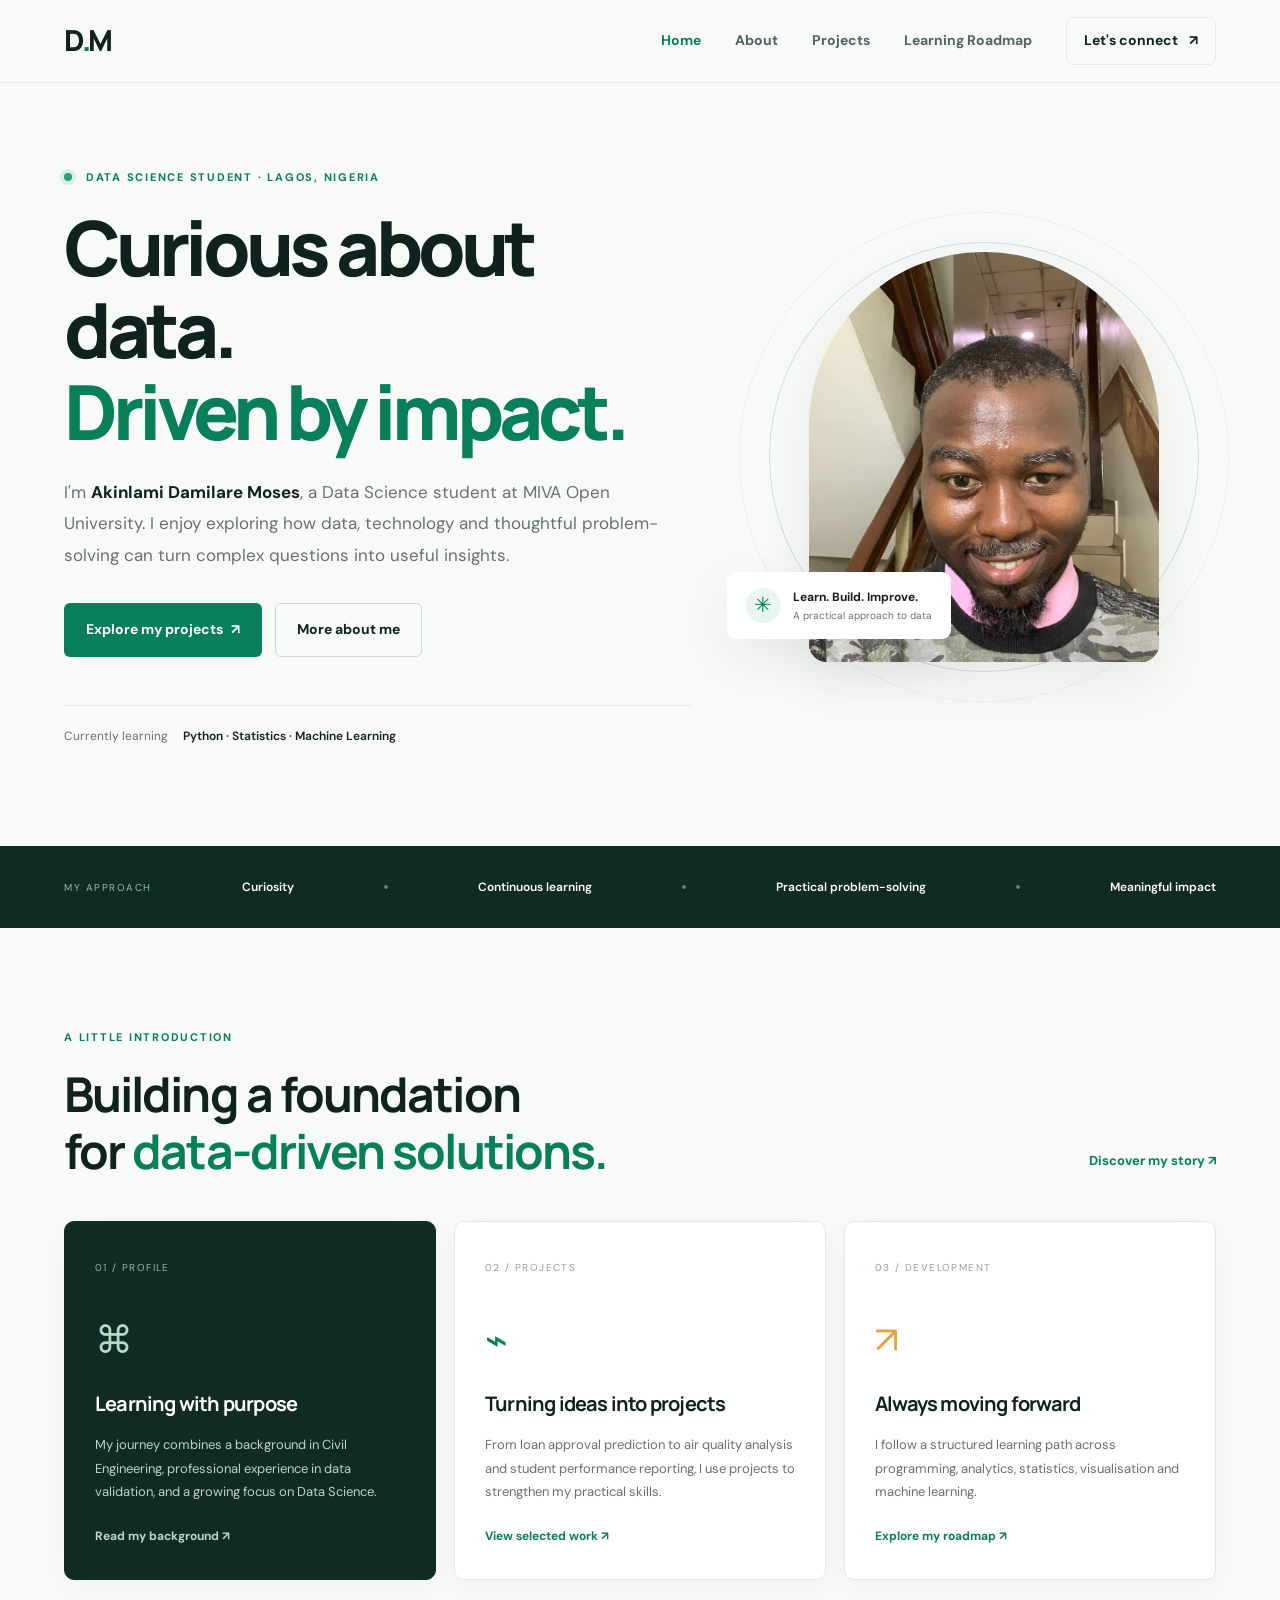
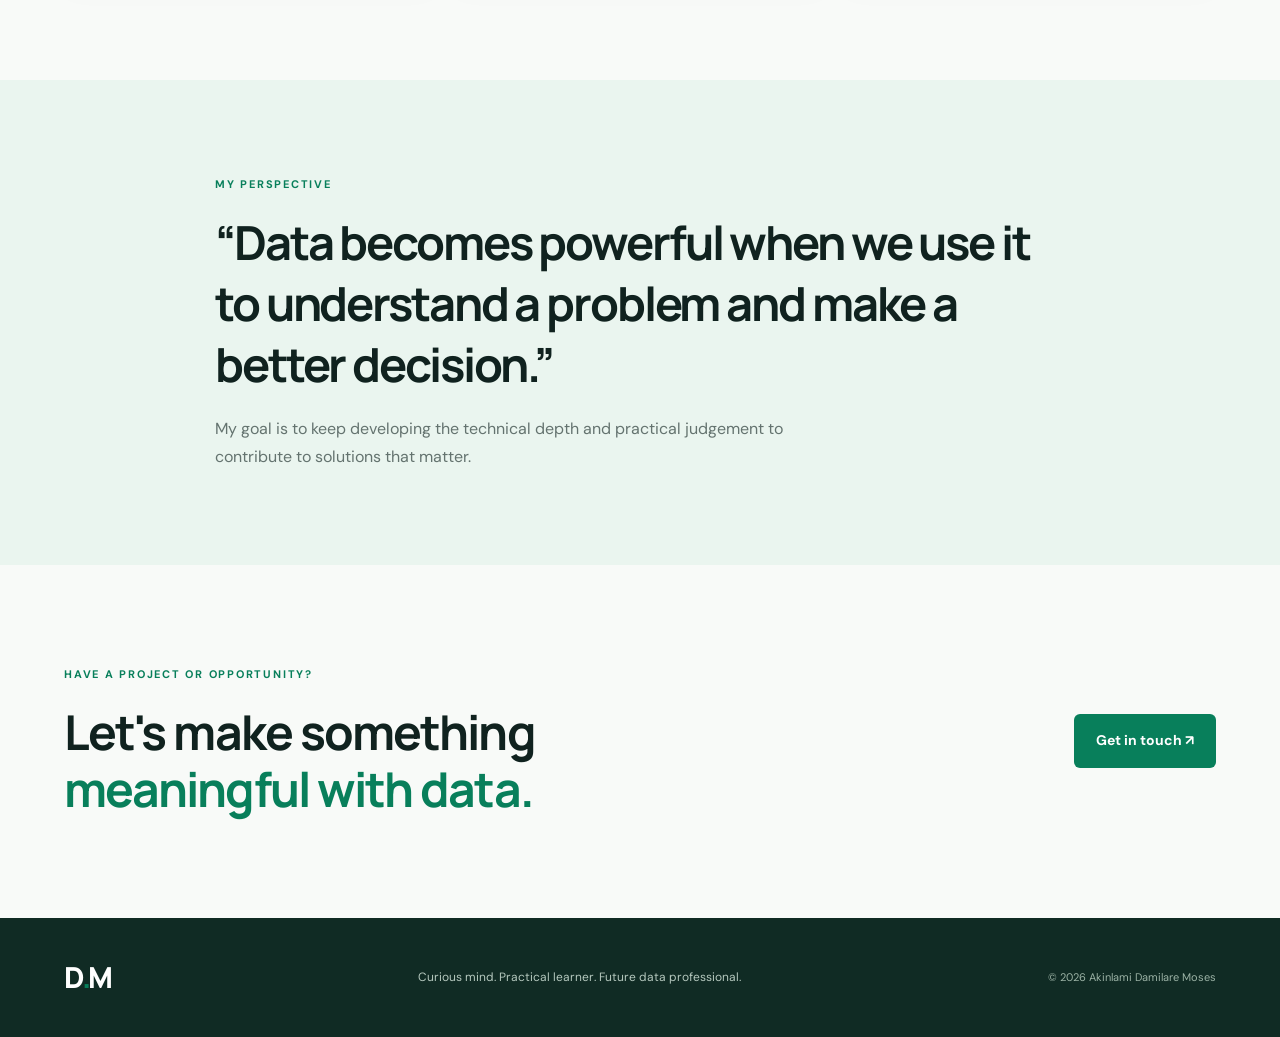
==== index.html @ 0ba582ae "Portfolio" ====
<!DOCTYPE html>
<html lang="en">
<head>
  <meta charset="UTF-8"><meta name="viewport" content="width=device-width, initial-scale=1.0">
  <meta name="description" content="Portfolio of Akinlami Damilare Moses, a Data Science student at MIVA Open University.">
  <title>Akinlami Damilare Moses | Data Science Portfolio</title>
  <link rel="preconnect" href="https://fonts.googleapis.com"><link rel="preconnect" href="https://fonts.gstatic.com" crossorigin>
  <link href="https://fonts.googleapis.com/css2?family=DM+Sans:wght@400;500;600;700&family=Manrope:wght@400;500;600;700;800&display=swap" rel="stylesheet">
  <link rel="stylesheet" href="css/style.css">
</head>
<body>
<header class="site-header"><div class="container nav-wrap">
  <a class="brand" href="index.html">D<span>.</span>M</a>
  <button class="menu-toggle" aria-label="Toggle navigation" aria-expanded="false"><span></span><span></span><span></span></button>
  <nav class="main-nav"><a class="active" href="index.html">Home</a><a href="about.html">About</a><a href="projects.html">Projects</a><a href="planner.html">Learning Roadmap</a><a class="nav-cta" href="contact.html">Let's connect <span>↗</span></a></nav>
</div></header>
<main>
<section class="hero container">
  <div class="hero-copy">
    <p class="eyebrow"><span class="status-dot"></span> DATA SCIENCE STUDENT · LAGOS, NIGERIA</p>
    <h1>Curious about data.<br><span>Driven by impact.</span></h1>
    <p class="hero-lead">I'm <strong>Akinlami Damilare Moses</strong>, a Data Science student at MIVA Open University. I enjoy exploring how data, technology and thoughtful problem-solving can turn complex questions into useful insights.</p>
    <div class="hero-actions"><a class="button button-primary" href="projects.html">Explore my projects <span>↗</span></a><a class="button button-secondary" href="about.html">More about me</a></div>
    <div class="hero-meta"><span>Currently learning</span><b>Python · Statistics · Machine Learning</b></div>
  </div>
  <div class="hero-visual">
    <div class="photo-frame"><img src="images/profile.jpg" alt="Portrait of Akinlami Damilare Moses" onerror="this.style.display='none';this.parentElement.classList.add('photo-placeholder')"><span class="photo-initials">DM</span></div>
    <div class="floating-note"><span class="note-icon">✳</span><div><b>Learn. Build. Improve.</b><small>A practical approach to data</small></div></div>
    <div class="visual-orbit orbit-one"></div><div class="visual-orbit orbit-two"></div>
  </div>
</section>
<section class="trust-strip"><div class="container strip-inner"><span>MY APPROACH</span><b>Curiosity</b><i></i><b>Continuous learning</b><i></i><b>Practical problem-solving</b><i></i><b>Meaningful impact</b></div></section>
<section class="section container">
  <div class="section-heading"><div><p class="eyebrow">A LITTLE INTRODUCTION</p><h2>Building a foundation<br>for <span>data-driven solutions.</span></h2></div><a class="text-link" href="about.html">Discover my story ↗</a></div>
  <div class="intro-grid">
    <article class="feature-card feature-dark"><span class="card-index">01 / PROFILE</span><div class="feature-symbol">⌘</div><h3>Learning with purpose</h3><p>My journey combines a background in Civil Engineering, professional experience in data validation, and a growing focus on Data Science.</p><a href="about.html">Read my background ↗</a></article>
    <article class="feature-card"><span class="card-index">02 / PROJECTS</span><div class="feature-symbol green-symbol">⌁</div><h3>Turning ideas into projects</h3><p>From loan approval prediction to air quality analysis and student performance reporting, I use projects to strengthen my practical skills.</p><a href="projects.html">View selected work ↗</a></article>
    <article class="feature-card"><span class="card-index">03 / DEVELOPMENT</span><div class="feature-symbol amber-symbol">↗</div><h3>Always moving forward</h3><p>I follow a structured learning path across programming, analytics, statistics, visualisation and machine learning.</p><a href="planner.html">Explore my roadmap ↗</a></article>
  </div>
</section>
<section class="statement-section"><div class="container statement-inner"><p class="eyebrow">MY PERSPECTIVE</p><h2>“Data becomes powerful when we use it to understand a problem and make a better decision.”</h2><p>My goal is to keep developing the technical depth and practical judgement to contribute to solutions that matter.</p></div></section>
<section class="section container cta-section"><div><p class="eyebrow">HAVE A PROJECT OR OPPORTUNITY?</p><h2>Let's make something<br><span>meaningful with data.</span></h2></div><a class="button button-primary" href="contact.html">Get in touch ↗</a></section>
</main>
<footer class="site-footer"><div class="container footer-inner"><a class="brand footer-brand" href="index.html">D<span>.</span>M</a><p>Curious mind. Practical learner. Future data professional.</p><small>© <span class="year"></span> Akinlami Damilare Moses</small></div></footer>
<script src="js/script.js"></script></body></html>
---- css/style.css ----
@import url('https://fonts.googleapis.com/css2?family=DM+Sans:wght@400;500;600;700&family=Manrope:wght@400;500;600;700;800&display=swap');
:root{--ink:#10221f;--muted:#64736f;--green:#087f5b;--green-dark:#075b45;--mint:#eaf5ef;--paper:#f8faf8;--line:#e2eae5;--white:#fff;--amber:#e9a23b;--shadow:0 18px 55px rgba(16,34,31,.08)}
*{box-sizing:border-box;margin:0;padding:0}html{scroll-behavior:smooth}body{font-family:'DM Sans',sans-serif;color:var(--ink);background:var(--paper);line-height:1.7}h1,h2,h3,h4,.brand{font-family:Manrope,sans-serif;letter-spacing:-.04em}a{color:inherit;text-decoration:none}img{display:block;max-width:100%}.container{width:min(1160px,90%);margin-inline:auto}.site-header{position:sticky;top:0;z-index:20;background:rgba(248,250,248,.9);backdrop-filter:blur(18px);border-bottom:1px solid rgba(226,234,229,.8)}.nav-wrap{height:82px;display:flex;align-items:center;justify-content:space-between}.brand{font-size:29px;font-weight:800;color:var(--ink);letter-spacing:-.08em}.brand span{color:var(--green)}.main-nav{display:flex;align-items:center;gap:34px}.main-nav a{font-size:14px;font-weight:700;color:#53635e;transition:.2s}.main-nav a:hover,.main-nav a.active{color:var(--green)}.main-nav .nav-cta{padding:11px 17px;border:1px solid var(--line);border-radius:7px;color:var(--ink)}.nav-cta span,.button span{margin-left:8px}.menu-toggle{display:none;border:0;background:none;padding:8px}.menu-toggle span{display:block;width:24px;height:2px;background:var(--ink);margin:5px}
.hero{min-height:650px;display:grid;grid-template-columns:1.15fr .85fr;align-items:center;gap:60px;padding-block:85px 100px}.eyebrow{font-size:11px;font-weight:700;letter-spacing:.16em;color:var(--green);margin-bottom:19px}.status-dot{display:inline-block;width:8px;height:8px;border-radius:50%;background:#25a56e;margin-right:9px;box-shadow:0 0 0 4px #dcefe4}.hero h1,.page-intro h1{font-size:clamp(46px,6vw,76px);line-height:1.08;font-weight:800;letter-spacing:-.065em}.hero h1 span,.page-intro h1 span,.section-heading h2 span,.about-copy h2 span,.statement-inner h2 span,.cta-section h2 span,.roadmap-intro h2 span,.goals-layout h2 span,.contact-details h2 span,.skills-layout h2 span{color:var(--green)}.hero-lead,.page-lead{max-width:610px;color:var(--muted);font-size:17px;margin-top:25px;line-height:1.85}.hero-lead strong{color:var(--ink)}.hero-actions{display:flex;gap:13px;flex-wrap:wrap;margin-top:32px}.button{display:inline-flex;align-items:center;justify-content:center;padding:14px 21px;border-radius:6px;font-size:14px;font-weight:700;border:1px solid transparent;transition:.25s;cursor:pointer}.button-primary{background:var(--green);color:white}.button-primary:hover{background:var(--green-dark);transform:translateY(-2px);box-shadow:0 10px 24px #087f5b30}.button-secondary{border-color:#cbd8d0;color:var(--ink);background:transparent}.button-secondary:hover{border-color:var(--green);color:var(--green)}.hero-meta{display:flex;gap:15px;align-items:center;margin-top:48px;padding-top:20px;border-top:1px solid var(--line);font-size:12px;color:var(--muted)}.hero-meta b{color:var(--ink);font-weight:600}.hero-visual{position:relative;min-height:440px;display:grid;place-items:center}.photo-frame{position:relative;width:min(350px,78vw);height:410px;border-radius:180px 180px 18px 18px;background:linear-gradient(145deg,#dceee3,#a9cbb7);overflow:hidden;box-shadow:var(--shadow);z-index:2}.photo-frame img{width:100%;height:100%;object-fit:cover}.photo-placeholder{display:grid;place-items:center;background:linear-gradient(145deg,#dceee3,#a9cbb7)}.photo-initials{display:none;font-family:Manrope;font-size:80px;font-weight:800;color:#36785b}.photo-placeholder .photo-initials{display:block}.floating-note{position:absolute;z-index:3;bottom:38px;left:-25px;background:white;padding:15px 19px;border-radius:9px;box-shadow:var(--shadow);display:flex;align-items:center;gap:12px}.note-icon{width:35px;height:35px;border-radius:50%;display:grid;place-items:center;background:var(--mint);color:var(--green);font-size:21px}.floating-note b,.floating-note small{display:block}.floating-note b{font-size:12px}.floating-note small{font-size:10px;color:var(--muted)}.visual-orbit{position:absolute;border:1px solid #cfe0d5;border-radius:50%;z-index:1}.orbit-one{width:430px;height:430px}.orbit-two{width:490px;height:490px;border-style:dashed;opacity:.6}.trust-strip{background:#102b24;color:white}.strip-inner{min-height:82px;display:flex;align-items:center;justify-content:space-between;gap:20px}.strip-inner span{font-size:10px;letter-spacing:.15em;color:#9bb9a8}.strip-inner b{font-size:12px;font-weight:600}.strip-inner i{width:4px;height:4px;background:#4d8a6c;border-radius:50%}
.section{padding-block:100px}.section-heading{display:flex;align-items:end;justify-content:space-between;gap:30px;margin-bottom:42px}.section-heading h2,.roadmap-intro h2,.skills-layout h2,.goals-layout h2{font-size:clamp(34px,4vw,48px);line-height:1.18}.text-link{font-size:13px;color:var(--green);font-weight:700;padding-bottom:7px}.intro-grid{display:grid;grid-template-columns:repeat(3,1fr);gap:18px}.feature-card{background:white;border:1px solid var(--line);padding:30px;border-radius:10px;min-height:310px;box-shadow:0 8px 30px rgba(16,34,31,.035);transition:.25s}.feature-card:hover,.experience-card:hover{transform:translateY(-5px);box-shadow:var(--shadow)}.feature-dark{background:#102b24;color:white;border-color:#102b24}.card-index{font-size:10px;letter-spacing:.14em;color:#8ca79a}.feature-dark .card-index{color:#9cb6a8}.feature-symbol{font-size:38px;color:#b9d9c6;margin:28px 0 15px}.green-symbol{color:var(--green)}.amber-symbol{color:var(--amber)}.feature-card h3{font-size:20px;margin-bottom:12px}.feature-card p{font-size:13px;color:var(--muted);line-height:1.8}.feature-dark p{color:#c1d1c9}.feature-card a{display:inline-block;margin-top:23px;font-size:12px;font-weight:700;color:var(--green)}.feature-dark a{color:#b9d9c6}.statement-section{background:var(--mint);padding:95px 0}.statement-inner{max-width:850px}.statement-inner h2{font-size:clamp(30px,4vw,47px);line-height:1.3;letter-spacing:-.045em}.statement-inner>p:last-child{margin-top:20px;color:var(--muted);max-width:620px}.cta-section{display:flex;justify-content:space-between;align-items:center;gap:30px}.cta-section h2{font-size:clamp(34px,4vw,48px);line-height:1.2}
.site-footer{background:#102b24;color:white;padding:35px 0}.footer-inner{display:flex;align-items:center;justify-content:space-between;gap:20px}.footer-brand{color:white}.footer-inner p{font-size:12px;color:#b5c8be}.footer-inner small{font-size:11px;color:#9bb2a5}
.page-intro{padding-block:100px 65px}.page-intro h1{font-size:clamp(43px,6vw,70px)}.page-lead{max-width:670px}.about-layout{display:grid;grid-template-columns:.8fr 1.2fr;gap:70px;align-items:center;padding-top:25px}.about-photo{height:480px;position:relative;background:linear-gradient(145deg,#dceee3,#a9cbb7);border-radius:12px;overflow:hidden}.about-photo img{width:100%;height:100%;object-fit:cover}.about-photo .photo-initials{position:absolute;inset:0;display:none;place-items:center;font-size:100px}.about-photo.photo-placeholder .photo-initials{display:grid}.photo-caption{position:absolute;bottom:18px;left:18px;right:18px;padding:13px 16px;background:#ffffffeb;border-radius:7px;font-weight:700;font-size:13px}.photo-caption small{display:block;font-size:11px;font-weight:400;color:var(--muted)}.about-copy h2{font-size:clamp(30px,3.5vw,42px);line-height:1.2;margin-bottom:20px}.about-copy>p:not(.eyebrow){color:var(--muted);font-size:14px;margin-bottom:15px}.quick-facts{display:grid;grid-template-columns:1fr 1fr;gap:18px;margin-top:28px;padding-top:23px;border-top:1px solid var(--line)}.quick-facts small,.quick-facts b,.quick-facts span{display:block}.quick-facts small{font-size:9px;letter-spacing:.15em;color:var(--green);font-weight:700}.quick-facts b{font-size:13px;margin-top:6px}.quick-facts span{font-size:11px;color:var(--muted)}
.section-muted{background:#f0f5f1}.timeline{max-width:850px;border-left:1px solid #bdd4c4;margin-left:8px}.timeline-item{position:relative;padding:0 0 35px 35px;display:grid;grid-template-columns:125px 1fr;gap:20px}.timeline-item:before{content:'';position:absolute;left:-6px;top:6px;width:11px;height:11px;border-radius:50%;background:var(--green);box-shadow:0 0 0 5px #d8eade}.timeline-date{font-size:11px;font-weight:700;color:var(--green);padding-top:3px}.timeline-item h3,.experience-card h3{font-size:18px}.timeline-role{font-size:12px;font-weight:700;color:var(--muted);margin:4px 0 8px}.timeline-item p:last-child{font-size:13px;color:var(--muted)}.experience-list{display:grid;gap:15px}.experience-card{background:white;border:1px solid var(--line);padding:28px 30px;border-radius:9px;transition:.25s}.experience-top{display:flex;justify-content:space-between;gap:20px;margin-bottom:16px}.experience-top p{font-size:13px;color:var(--green);font-weight:600}.experience-top>span{font-size:11px;color:var(--muted);white-space:nowrap}.experience-card ul{padding-left:18px;color:var(--muted);font-size:13px}.experience-card li{padding:3px 0}.chip-list{display:flex;flex-wrap:wrap;gap:11px}.chip-list span,.tags span{padding:8px 13px;border-radius:5px;background:white;border:1px solid var(--line);font-size:11px;color:#456057;font-weight:600}.language-note{margin-top:25px;color:var(--muted);font-size:13px}.language-note b{color:var(--ink)}
.project-list{padding-top:20px;display:grid;gap:25px}.project-card{display:grid;grid-template-columns:.8fr 1.2fr;background:white;border:1px solid var(--line);border-radius:11px;overflow:hidden;box-shadow:0 8px 30px rgba(16,34,31,.035)}.project-visual{min-height:330px;position:relative;display:grid;place-items:center;overflow:hidden}.visual-loan{background:#e8f1eb}.visual-air{background:#eaf0f4}.visual-student{background:#f2eee5}.visual-label{position:absolute;top:20px;left:22px;font-size:9px;letter-spacing:.14em;font-weight:700;color:#577166}.visual-caption{position:absolute;bottom:20px;left:22px;font-family:Manrope;font-weight:800;font-size:24px;letter-spacing:-.05em;color:#27483b}.mock-chart{height:170px;width:65%;display:flex;align-items:end;justify-content:space-around;position:relative;border-bottom:1px solid #aac3b2}.chart-bar{width:13%;background:#4d9470;border-radius:4px 4px 0 0}.b1{height:35%}.b2{height:60%}.b3{height:48%}.b4{height:82%}.b5{height:68%}.chart-line{position:absolute;width:100%;height:2px;background:#e6a64b;top:40%;transform:rotate(-10deg)}.air-graphic{width:190px;height:190px;border:1px solid #b6cbd3;border-radius:50%;display:grid;place-items:center;position:relative}.air-ring{position:absolute;inset:18px;border:1px dashed #86aab8;border-radius:50%}.air-core{width:85px;height:85px;background:#3b7184;color:white;border-radius:50%;display:grid;place-items:center;font-family:Manrope;font-size:22px;font-weight:800}.air-point{position:absolute;width:12px;height:12px;border-radius:50%;background:#e5a24d}.p1{top:20px;left:50px}.p2{right:15px;top:85px}.p3{bottom:25px;left:38px}.dashboard-mock{width:75%;background:white;border-radius:8px;padding:13px;box-shadow:0 12px 30px #5b57401c}.dash-top{display:flex;gap:5px;margin-bottom:15px}.dash-top i{width:6px;height:6px;background:#9db5a4;border-radius:50%}.dash-metrics{display:flex;gap:8px}.dash-metrics b{height:42px;flex:1;background:#e4eee6;border-radius:4px}.dash-bottom{display:flex;gap:14px;margin-top:12px;height:100px}.dash-bars{flex:1;display:flex;align-items:end;gap:7px;border-bottom:1px solid #dce5de}.dash-bars i{flex:1;background:#5b9b75;border-radius:3px 3px 0 0}.dash-bars i:nth-child(1){height:45%}.dash-bars i:nth-child(2){height:75%}.dash-bars i:nth-child(3){height:55%}.dash-bars i:nth-child(4){height:90%}.dash-bars i:nth-child(5){height:68%}.dash-donut{width:85px;height:85px;border-radius:50%;background:conic-gradient(#478d68 0 68%,#e9bd73 68% 84%,#dce8de 84%)}.project-content{padding:38px 40px;align-self:center}.project-content h2{font-size:30px;line-height:1.2;margin-bottom:15px}.project-content>p:not(.eyebrow){font-size:13px;color:var(--muted);line-height:1.85}.tags{display:flex;flex-wrap:wrap;gap:8px;margin-top:20px}.tags span{background:var(--mint);border:0;color:#35644d}.project-links{display:flex;justify-content:space-between;align-items:center;gap:15px;border-top:1px solid var(--line);margin-top:25px;padding-top:16px}.project-links span{font-size:10px;color:#8a9690}.project-links a{font-size:11px;color:var(--green);font-weight:700}.skills-layout,.goals-layout{display:grid;grid-template-columns:.8fr 1.2fr;gap:70px;align-items:start}.muted-copy{color:var(--muted);font-size:14px;margin-top:20px;max-width:430px}.skill-groups{display:grid;grid-template-columns:1fr 1fr;gap:25px}.skill-groups>div{border-top:2px solid #bdd7c5;padding-top:15px}.skill-groups h3{font-size:14px;margin-bottom:7px}.skill-groups p{font-size:12px;color:var(--muted)}.future-panel{background:var(--mint);padding:45px;border-radius:10px;max-width:850px}.future-panel h2{font-size:30px;margin-bottom:10px}.future-panel>p:last-child{font-size:14px;color:var(--muted);max-width:680px}
.roadmap-intro{display:flex;justify-content:space-between;align-items:end;gap:50px;margin-bottom:45px}.roadmap-intro>p{max-width:370px;color:var(--muted);font-size:13px}.roadmap-list{border-top:1px solid var(--line)}.roadmap-step{display:grid;grid-template-columns:90px 1fr;gap:25px;padding:30px 0;border-bottom:1px solid var(--line)}.step-number{font-family:Manrope;font-size:38px;font-weight:800;color:#b6d0be;letter-spacing:-.06em}.step-status{font-size:9px;letter-spacing:.15em;font-weight:700;color:var(--green)}.step-body h3{font-size:22px;margin:5px 0}.step-body>p{font-size:13px;color:var(--muted);max-width:680px}.step-body .tags{margin-top:13px}.principle-grid{display:grid;grid-template-columns:1fr 1fr;gap:28px}.principle-grid article{background:white;padding:23px;border-radius:8px;border:1px solid var(--line)}.principle-grid b{font-size:11px;color:var(--green)}.principle-grid h3{font-size:17px;margin:7px 0}.principle-grid p{font-size:12px;color:var(--muted)}
.contact-layout{display:grid;grid-template-columns:.8fr 1.2fr;gap:70px;align-items:start;padding-top:20px}.contact-details h2{font-size:42px;line-height:1.15}.contact-detail{display:flex;align-items:center;gap:15px;padding:19px 0;border-bottom:1px solid var(--line)}.detail-icon{width:39px;height:39px;border-radius:7px;background:var(--mint);color:var(--green);display:grid;place-items:center;font-size:18px}.contact-detail>span:nth-child(2){flex:1}.contact-detail small,.contact-detail b{display:block}.contact-detail small{font-size:9px;letter-spacing:.13em;color:var(--muted)}.contact-detail b{font-size:12px;overflow-wrap:anywhere}.contact-detail>span:last-child{color:var(--green)}.availability-note{margin-top:25px;font-size:11px;color:var(--muted)}.contact-form{background:white;border:1px solid var(--line);border-radius:10px;padding:35px;box-shadow:var(--shadow)}.contact-form h2{font-size:24px;margin-bottom:25px}.contact-form label{display:block;font-size:11px;font-weight:700;margin:15px 0 6px}.contact-form input,.contact-form textarea{width:100%;border:1px solid #dce5de;border-radius:5px;padding:13px 14px;font:13px 'DM Sans',sans-serif;background:#fbfcfb;outline:none;resize:vertical}.contact-form input:focus,.contact-form textarea:focus{border-color:var(--green);box-shadow:0 0 0 3px #087f5b12}.form-submit{width:100%;margin-top:18px}.form-hint{font-size:10px;color:#8a9690;text-align:center;margin-top:10px}
@media(max-width:900px){.hero{grid-template-columns:1fr 1fr;gap:25px}.hero h1{font-size:54px}.intro-grid{grid-template-columns:1fr 1fr}.feature-card:last-child{grid-column:span 2}.about-layout,.skills-layout,.goals-layout,.contact-layout{gap:35px}.project-card{grid-template-columns:.85fr 1.15fr}.project-content{padding:28px}.strip-inner{flex-wrap:wrap;justify-content:center;padding-block:18px}.strip-inner span{width:100%;text-align:center}}
@media(max-width:700px){.nav-wrap{height:70px}.menu-toggle{display:block}.main-nav{display:none;position:absolute;top:70px;left:0;right:0;background:var(--paper);padding:20px 5%;border-bottom:1px solid var(--line);flex-direction:column;align-items:stretch;gap:18px}.main-nav.open{display:flex}.main-nav .nav-cta{text-align:center}.hero{grid-template-columns:1fr;padding-block:65px 80px;text-align:left}.hero-visual{min-height:390px;grid-row:1}.photo-frame{height:350px;width:290px}.orbit-one{width:360px;height:360px}.orbit-two{width:400px;height:400px}.floating-note{left:0;bottom:18px}.hero h1{font-size:clamp(43px,12vw,58px)}.hero-meta{align-items:flex-start;flex-direction:column;gap:4px;margin-top:30px}.section{padding-block:70px}.section-heading,.cta-section,.roadmap-intro{align-items:flex-start;flex-direction:column}.intro-grid{grid-template-columns:1fr}.feature-card:last-child{grid-column:auto}.page-intro{padding-block:70px 35px}.about-layout,.skills-layout,.goals-layout,.contact-layout{grid-template-columns:1fr}.about-photo{height:420px;max-width:420px;width:100%;margin:auto}.timeline-item{grid-template-columns:1fr;gap:5px}.project-card{grid-template-columns:1fr}.project-visual{min-height:260px}.project-content{padding:27px 23px}.skill-groups{grid-template-columns:1fr 1fr}.roadmap-step{grid-template-columns:55px 1fr;gap:15px}.step-number{font-size:29px}.principle-grid{grid-template-columns:1fr 1fr}.footer-inner{flex-direction:column;text-align:center}.quick-facts{grid-template-columns:1fr 1fr}}
@media(max-width:420px){.hero-visual{min-height:350px}.photo-frame{height:315px;width:255px}.orbit-one{width:310px;height:310px}.orbit-two{width:340px;height:340px}.floating-note{left:-5px}.hero-actions{flex-direction:column;align-items:stretch}.button{width:100%}.hero-meta b{font-size:11px}.skill-groups,.principle-grid{grid-template-columns:1fr}.experience-top{flex-direction:column;gap:5px}.project-links{align-items:flex-start;flex-direction:column}.contact-form{padding:25px 20px}.future-panel{padding:30px 23px}}
@media(prefers-reduced-motion:reduce){html{scroll-behavior:auto}*,*::before,*::after{animation-duration:.01ms!important;transition-duration:.01ms!important}}
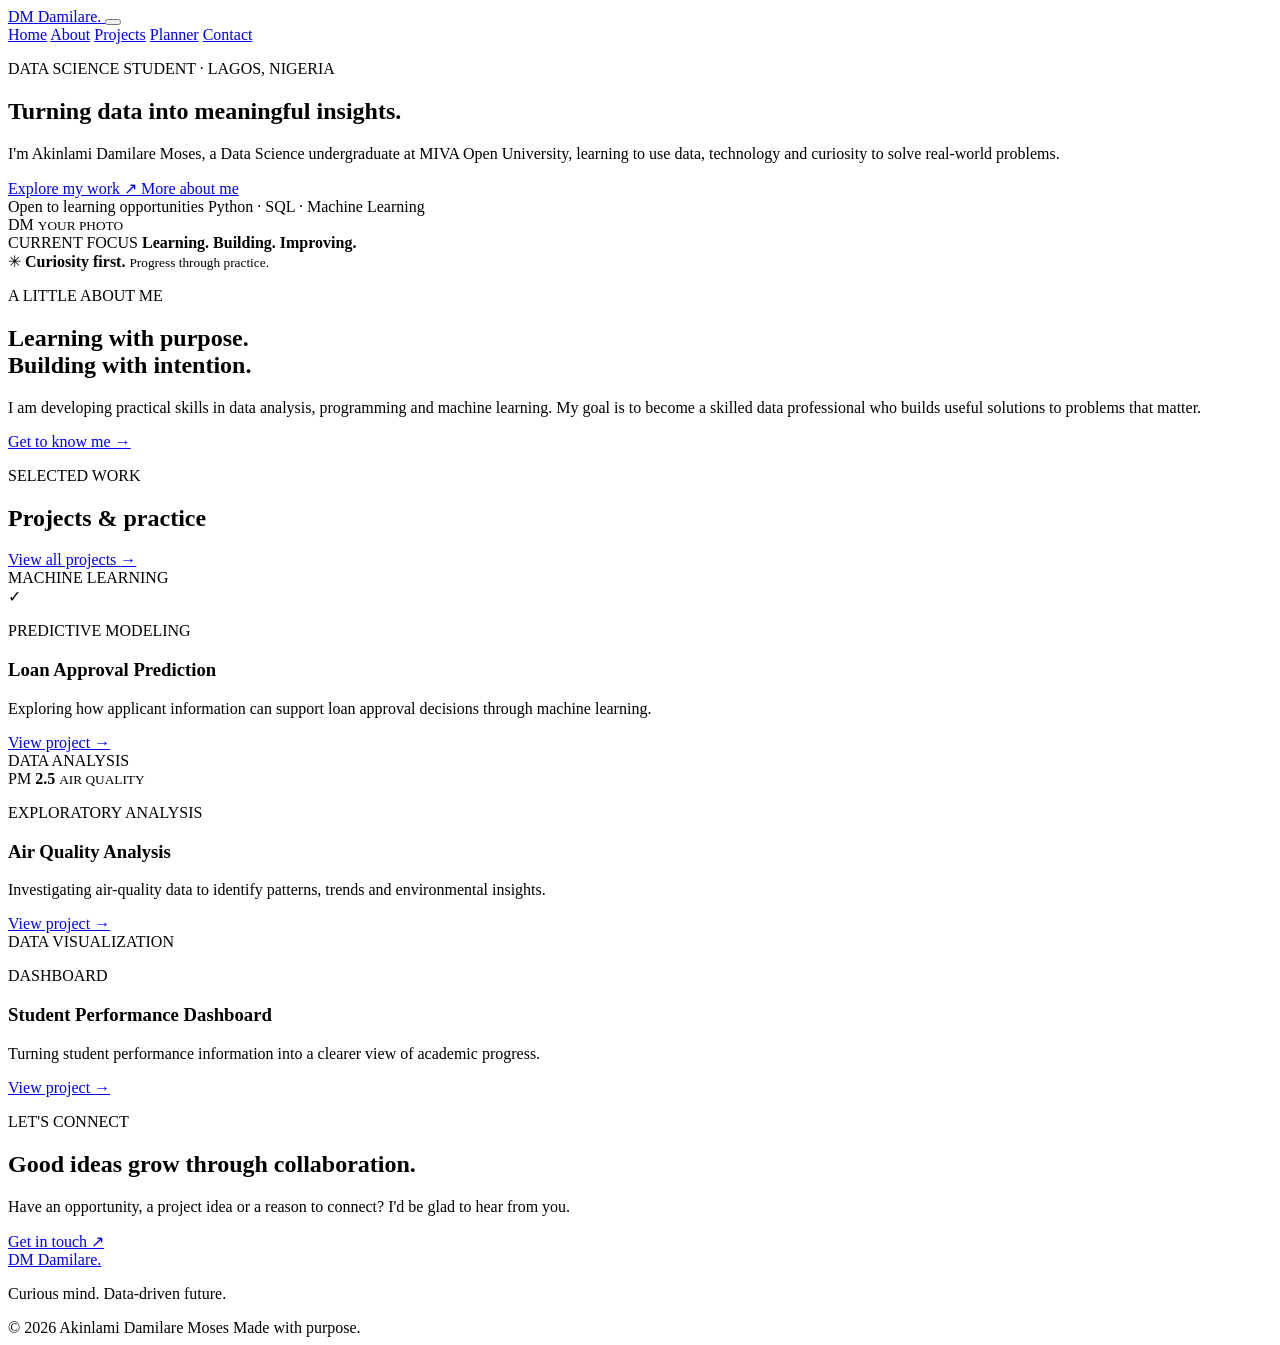
==== commit 728b0c6b: "Portfolio" ====
--- a/index.html
+++ b/index.html
@@ -1,45 +1,326 @@
+
 <!DOCTYPE html>
 <html lang="en">
 <head>
-  <meta charset="UTF-8"><meta name="viewport" content="width=device-width, initial-scale=1.0">
-  <meta name="description" content="Portfolio of Akinlami Damilare Moses, a Data Science student at MIVA Open University.">
-  <title>Akinlami Damilare Moses | Data Science Portfolio</title>
-  <link rel="preconnect" href="https://fonts.googleapis.com"><link rel="preconnect" href="https://fonts.gstatic.com" crossorigin>
-  <link href="https://fonts.googleapis.com/css2?family=DM+Sans:wght@400;500;600;700&family=Manrope:wght@400;500;600;700;800&display=swap" rel="stylesheet">
-  <link rel="stylesheet" href="css/style.css">
+    <meta charset="UTF-8">
+    <meta name="viewport" content="width=device-width, initial-scale=1.0">
+    <meta name="description" content="Akinlami Damilare Moses — Data Science student and aspiring data professional.">
+
+    <title>Home | Akinlami Damilare Moses</title>
+
+    <link rel="preconnect" href="https://fonts.googleapis.com">
+    <link rel="preconnect" href="https://fonts.gstatic.com" crossorigin>
+
+    <link href="https://fonts.googleapis.com/css2?family=DM+Sans:wght@400;500;600;700&family=Manrope:wght@400;500;600;700;800&display=swap" rel="stylesheet">
+
+    <link rel="stylesheet" href="css/style.css">
+    <script src="js/script.js" defer></script>
 </head>
+
 <body>
-<header class="site-header"><div class="container nav-wrap">
-  <a class="brand" href="index.html">D<span>.</span>M</a>
-  <button class="menu-toggle" aria-label="Toggle navigation" aria-expanded="false"><span></span><span></span><span></span></button>
-  <nav class="main-nav"><a class="active" href="index.html">Home</a><a href="about.html">About</a><a href="projects.html">Projects</a><a href="planner.html">Learning Roadmap</a><a class="nav-cta" href="contact.html">Let's connect <span>↗</span></a></nav>
-</div></header>
-<main>
-<section class="hero container">
-  <div class="hero-copy">
-    <p class="eyebrow"><span class="status-dot"></span> DATA SCIENCE STUDENT · LAGOS, NIGERIA</p>
-    <h1>Curious about data.<br><span>Driven by impact.</span></h1>
-    <p class="hero-lead">I'm <strong>Akinlami Damilare Moses</strong>, a Data Science student at MIVA Open University. I enjoy exploring how data, technology and thoughtful problem-solving can turn complex questions into useful insights.</p>
-    <div class="hero-actions"><a class="button button-primary" href="projects.html">Explore my projects <span>↗</span></a><a class="button button-secondary" href="about.html">More about me</a></div>
-    <div class="hero-meta"><span>Currently learning</span><b>Python · Statistics · Machine Learning</b></div>
-  </div>
-  <div class="hero-visual">
-    <div class="photo-frame"><img src="images/profile.jpg" alt="Portrait of Akinlami Damilare Moses" onerror="this.style.display='none';this.parentElement.classList.add('photo-placeholder')"><span class="photo-initials">DM</span></div>
-    <div class="floating-note"><span class="note-icon">✳</span><div><b>Learn. Build. Improve.</b><small>A practical approach to data</small></div></div>
-    <div class="visual-orbit orbit-one"></div><div class="visual-orbit orbit-two"></div>
-  </div>
-</section>
-<section class="trust-strip"><div class="container strip-inner"><span>MY APPROACH</span><b>Curiosity</b><i></i><b>Continuous learning</b><i></i><b>Practical problem-solving</b><i></i><b>Meaningful impact</b></div></section>
-<section class="section container">
-  <div class="section-heading"><div><p class="eyebrow">A LITTLE INTRODUCTION</p><h2>Building a foundation<br>for <span>data-driven solutions.</span></h2></div><a class="text-link" href="about.html">Discover my story ↗</a></div>
-  <div class="intro-grid">
-    <article class="feature-card feature-dark"><span class="card-index">01 / PROFILE</span><div class="feature-symbol">⌘</div><h3>Learning with purpose</h3><p>My journey combines a background in Civil Engineering, professional experience in data validation, and a growing focus on Data Science.</p><a href="about.html">Read my background ↗</a></article>
-    <article class="feature-card"><span class="card-index">02 / PROJECTS</span><div class="feature-symbol green-symbol">⌁</div><h3>Turning ideas into projects</h3><p>From loan approval prediction to air quality analysis and student performance reporting, I use projects to strengthen my practical skills.</p><a href="projects.html">View selected work ↗</a></article>
-    <article class="feature-card"><span class="card-index">03 / DEVELOPMENT</span><div class="feature-symbol amber-symbol">↗</div><h3>Always moving forward</h3><p>I follow a structured learning path across programming, analytics, statistics, visualisation and machine learning.</p><a href="planner.html">Explore my roadmap ↗</a></article>
-  </div>
-</section>
-<section class="statement-section"><div class="container statement-inner"><p class="eyebrow">MY PERSPECTIVE</p><h2>“Data becomes powerful when we use it to understand a problem and make a better decision.”</h2><p>My goal is to keep developing the technical depth and practical judgement to contribute to solutions that matter.</p></div></section>
-<section class="section container cta-section"><div><p class="eyebrow">HAVE A PROJECT OR OPPORTUNITY?</p><h2>Let's make something<br><span>meaningful with data.</span></h2></div><a class="button button-primary" href="contact.html">Get in touch ↗</a></section>
-</main>
-<footer class="site-footer"><div class="container footer-inner"><a class="brand footer-brand" href="index.html">D<span>.</span>M</a><p>Curious mind. Practical learner. Future data professional.</p><small>© <span class="year"></span> Akinlami Damilare Moses</small></div></footer>
-<script src="js/script.js"></script></body></html>+
+    <!-- HEADER -->
+    <header class="site-header">
+        <div class="container nav-wrap">
+
+            <a class="brand" href="index.html">
+                <span class="brand-mark">DM</span>
+                <span>Damilare<span class="brand-dot">.</span></span>
+            </a>
+
+            <button class="menu-toggle" type="button"
+                aria-label="Toggle navigation"
+                aria-expanded="false">
+                <span></span>
+                <span></span>
+                <span></span>
+            </button>
+
+            <nav class="main-nav">
+                <a class="active" href="index.html">Home</a>
+                <a href="about.html">About</a>
+                <a href="projects.html">Projects</a>
+                <a href="planner.html">Planner</a>
+                <a class="nav-cta" href="contact.html">Contact</a>
+            </nav>
+
+        </div>
+    </header>
+
+    <main>
+
+        <!-- HERO SECTION -->
+        <section class="hero">
+            <div class="container hero-grid">
+
+                <div class="hero-copy">
+
+                    <p class="eyebrow">
+                        <span class="eyebrow-line"></span>
+                        DATA SCIENCE STUDENT · LAGOS, NIGERIA
+                    </p>
+
+                    <h1>
+                        Turning data into
+                        <span>meaningful</span> insights.
+                    </h1>
+
+                    <p class="hero-description">
+                        I'm Akinlami Damilare Moses, a Data Science
+                        undergraduate at MIVA Open University,
+                        learning to use data, technology and curiosity
+                        to solve real-world problems.
+                    </p>
+
+                    <div class="hero-actions">
+                        <a class="button button-primary" href="projects.html">
+                            Explore my work <span>↗</span>
+                        </a>
+
+                        <a class="button button-secondary" href="about.html">
+                            More about me
+                        </a>
+                    </div>
+
+                    <div class="hero-meta">
+                        <span>
+                            <i class="status-dot"></i>
+                            Open to learning opportunities
+                        </span>
+
+                        <span>Python · SQL · Machine Learning</span>
+                    </div>
+
+                </div>
+
+                <!-- PHOTO PLACEHOLDER -->
+                <div class="hero-visual">
+
+                    <div class="portrait-frame">
+
+                        <div class="portrait-placeholder">
+                            <span>DM</span>
+                            <small>YOUR PHOTO</small>
+                        </div>
+
+                        <div class="portrait-caption">
+                            <span class="caption-label">CURRENT FOCUS</span>
+                            <strong>Learning. Building. Improving.</strong>
+                        </div>
+
+                    </div>
+
+                    <div class="floating-note">
+                        <span class="note-icon">✳</span>
+
+                        <span>
+                            <strong>Curiosity first.</strong>
+                            <small>Progress through practice.</small>
+                        </span>
+                    </div>
+
+                    <div class="hero-orbit orbit-one"></div>
+                    <div class="hero-orbit orbit-two"></div>
+
+                </div>
+
+            </div>
+        </section>
+
+        <!-- INTRODUCTION -->
+        <section class="section intro-strip">
+            <div class="container strip-grid">
+
+                <div>
+                    <p class="eyebrow">A LITTLE ABOUT ME</p>
+
+                    <h2>
+                        Learning with purpose.<br>
+                        <span>Building with intention.</span>
+                    </h2>
+                </div>
+
+                <p class="strip-copy">
+                    I am developing practical skills in data analysis,
+                    programming and machine learning. My goal is to
+                    become a skilled data professional who builds
+                    useful solutions to problems that matter.
+                </p>
+
+                <a class="text-link" href="about.html">
+                    Get to know me <span>→</span>
+                </a>
+
+            </div>
+        </section>
+
+        <!-- PROJECTS -->
+        <section class="section section-soft">
+            <div class="container">
+
+                <div class="section-heading">
+                    <div>
+                        <p class="eyebrow">SELECTED WORK</p>
+                        <h2>Projects & practice</h2>
+                    </div>
+
+                    <a class="text-link" href="projects.html">
+                        View all projects <span>→</span>
+                    </a>
+                </div>
+
+                <div class="project-grid">
+
+                    <article class="project-card">
+
+                        <div class="project-art art-loan">
+                            <span class="art-kicker">MACHINE LEARNING</span>
+
+                            <div class="art-graphic">
+                                <span class="art-circle">✓</span>
+
+                                <span class="art-bars">
+                                    <i></i>
+                                    <i></i>
+                                    <i></i>
+                                </span>
+                            </div>
+                        </div>
+
+                        <div class="project-info">
+                            <p class="project-type">PREDICTIVE MODELING</p>
+
+                            <h3>Loan Approval Prediction</h3>
+
+                            <p>
+                                Exploring how applicant information can
+                                support loan approval decisions through
+                                machine learning.
+                            </p>
+
+                            <a class="text-link" href="projects.html">
+                                View project <span>→</span>
+                            </a>
+                        </div>
+
+                    </article>
+
+                    <article class="project-card">
+
+                        <div class="project-art art-air">
+                            <span class="art-kicker">DATA ANALYSIS</span>
+
+                            <div class="air-graphic">
+                                <span>PM</span>
+                                <strong>2.5</strong>
+                                <small>AIR QUALITY</small>
+                            </div>
+                        </div>
+
+                        <div class="project-info">
+                            <p class="project-type">EXPLORATORY ANALYSIS</p>
+
+                            <h3>Air Quality Analysis</h3>
+
+                            <p>
+                                Investigating air-quality data to identify
+                                patterns, trends and environmental insights.
+                            </p>
+
+                            <a class="text-link" href="projects.html">
+                                View project <span>→</span>
+                            </a>
+                        </div>
+
+                    </article>
+
+                    <article class="project-card">
+
+                        <div class="project-art art-student">
+                            <span class="art-kicker">DATA VISUALIZATION</span>
+
+                            <div class="dashboard-art">
+                                <div></div>
+                                <div></div>
+                                <div></div>
+                                <div></div>
+                            </div>
+                        </div>
+
+                        <div class="project-info">
+                            <p class="project-type">DASHBOARD</p>
+
+                            <h3>Student Performance Dashboard</h3>
+
+                            <p>
+                                Turning student performance information
+                                into a clearer view of academic progress.
+                            </p>
+
+                            <a class="text-link" href="projects.html">
+                                View project <span>→</span>
+                            </a>
+                        </div>
+
+                    </article>
+
+                </div>
+            </div>
+        </section>
+
+        <!-- CONTACT CALL TO ACTION -->
+        <section class="section">
+            <div class="container">
+
+                <div class="cta-panel">
+
+                    <div>
+                        <p class="eyebrow">LET'S CONNECT</p>
+
+                        <h2>
+                            Good ideas grow through
+                            <span>collaboration.</span>
+                        </h2>
+
+                        <p>
+                            Have an opportunity, a project idea or a
+                            reason to connect? I'd be glad to hear from you.
+                        </p>
+                    </div>
+
+                    <a class="button button-light" href="contact.html">
+                        Get in touch <span>↗</span>
+                    </a>
+
+                </div>
+
+            </div>
+        </section>
+
+    </main>
+
+    <!-- FOOTER -->
+    <footer class="site-footer">
+        <div class="container footer-inner">
+
+            <a class="brand footer-brand" href="index.html">
+                <span class="brand-mark">DM</span>
+                <span>Damilare<span class="brand-dot">.</span></span>
+            </a>
+
+            <p>Curious mind. Data-driven future.</p>
+
+            <div class="footer-bottom">
+                <span>
+                    © <span class="year"></span>
+                    Akinlami Damilare Moses
+                </span>
+
+                <span>Made with purpose.</span>
+            </div>
+
+        </div>
+    </footer>
+
+</body>
+</html>
--- a/css/style.css
+++ b/css/style.css
@@ -1,15 +1,215 @@
-@import url('https://fonts.googleapis.com/css2?family=DM+Sans:wght@400;500;600;700&family=Manrope:wght@400;500;600;700;800&display=swap');
-:root{--ink:#10221f;--muted:#64736f;--green:#087f5b;--green-dark:#075b45;--mint:#eaf5ef;--paper:#f8faf8;--line:#e2eae5;--white:#fff;--amber:#e9a23b;--shadow:0 18px 55px rgba(16,34,31,.08)}
-*{box-sizing:border-box;margin:0;padding:0}html{scroll-behavior:smooth}body{font-family:'DM Sans',sans-serif;color:var(--ink);background:var(--paper);line-height:1.7}h1,h2,h3,h4,.brand{font-family:Manrope,sans-serif;letter-spacing:-.04em}a{color:inherit;text-decoration:none}img{display:block;max-width:100%}.container{width:min(1160px,90%);margin-inline:auto}.site-header{position:sticky;top:0;z-index:20;background:rgba(248,250,248,.9);backdrop-filter:blur(18px);border-bottom:1px solid rgba(226,234,229,.8)}.nav-wrap{height:82px;display:flex;align-items:center;justify-content:space-between}.brand{font-size:29px;font-weight:800;color:var(--ink);letter-spacing:-.08em}.brand span{color:var(--green)}.main-nav{display:flex;align-items:center;gap:34px}.main-nav a{font-size:14px;font-weight:700;color:#53635e;transition:.2s}.main-nav a:hover,.main-nav a.active{color:var(--green)}.main-nav .nav-cta{padding:11px 17px;border:1px solid var(--line);border-radius:7px;color:var(--ink)}.nav-cta span,.button span{margin-left:8px}.menu-toggle{display:none;border:0;background:none;padding:8px}.menu-toggle span{display:block;width:24px;height:2px;background:var(--ink);margin:5px}
-.hero{min-height:650px;display:grid;grid-template-columns:1.15fr .85fr;align-items:center;gap:60px;padding-block:85px 100px}.eyebrow{font-size:11px;font-weight:700;letter-spacing:.16em;color:var(--green);margin-bottom:19px}.status-dot{display:inline-block;width:8px;height:8px;border-radius:50%;background:#25a56e;margin-right:9px;box-shadow:0 0 0 4px #dcefe4}.hero h1,.page-intro h1{font-size:clamp(46px,6vw,76px);line-height:1.08;font-weight:800;letter-spacing:-.065em}.hero h1 span,.page-intro h1 span,.section-heading h2 span,.about-copy h2 span,.statement-inner h2 span,.cta-section h2 span,.roadmap-intro h2 span,.goals-layout h2 span,.contact-details h2 span,.skills-layout h2 span{color:var(--green)}.hero-lead,.page-lead{max-width:610px;color:var(--muted);font-size:17px;margin-top:25px;line-height:1.85}.hero-lead strong{color:var(--ink)}.hero-actions{display:flex;gap:13px;flex-wrap:wrap;margin-top:32px}.button{display:inline-flex;align-items:center;justify-content:center;padding:14px 21px;border-radius:6px;font-size:14px;font-weight:700;border:1px solid transparent;transition:.25s;cursor:pointer}.button-primary{background:var(--green);color:white}.button-primary:hover{background:var(--green-dark);transform:translateY(-2px);box-shadow:0 10px 24px #087f5b30}.button-secondary{border-color:#cbd8d0;color:var(--ink);background:transparent}.button-secondary:hover{border-color:var(--green);color:var(--green)}.hero-meta{display:flex;gap:15px;align-items:center;margin-top:48px;padding-top:20px;border-top:1px solid var(--line);font-size:12px;color:var(--muted)}.hero-meta b{color:var(--ink);font-weight:600}.hero-visual{position:relative;min-height:440px;display:grid;place-items:center}.photo-frame{position:relative;width:min(350px,78vw);height:410px;border-radius:180px 180px 18px 18px;background:linear-gradient(145deg,#dceee3,#a9cbb7);overflow:hidden;box-shadow:var(--shadow);z-index:2}.photo-frame img{width:100%;height:100%;object-fit:cover}.photo-placeholder{display:grid;place-items:center;background:linear-gradient(145deg,#dceee3,#a9cbb7)}.photo-initials{display:none;font-family:Manrope;font-size:80px;font-weight:800;color:#36785b}.photo-placeholder .photo-initials{display:block}.floating-note{position:absolute;z-index:3;bottom:38px;left:-25px;background:white;padding:15px 19px;border-radius:9px;box-shadow:var(--shadow);display:flex;align-items:center;gap:12px}.note-icon{width:35px;height:35px;border-radius:50%;display:grid;place-items:center;background:var(--mint);color:var(--green);font-size:21px}.floating-note b,.floating-note small{display:block}.floating-note b{font-size:12px}.floating-note small{font-size:10px;color:var(--muted)}.visual-orbit{position:absolute;border:1px solid #cfe0d5;border-radius:50%;z-index:1}.orbit-one{width:430px;height:430px}.orbit-two{width:490px;height:490px;border-style:dashed;opacity:.6}.trust-strip{background:#102b24;color:white}.strip-inner{min-height:82px;display:flex;align-items:center;justify-content:space-between;gap:20px}.strip-inner span{font-size:10px;letter-spacing:.15em;color:#9bb9a8}.strip-inner b{font-size:12px;font-weight:600}.strip-inner i{width:4px;height:4px;background:#4d8a6c;border-radius:50%}
-.section{padding-block:100px}.section-heading{display:flex;align-items:end;justify-content:space-between;gap:30px;margin-bottom:42px}.section-heading h2,.roadmap-intro h2,.skills-layout h2,.goals-layout h2{font-size:clamp(34px,4vw,48px);line-height:1.18}.text-link{font-size:13px;color:var(--green);font-weight:700;padding-bottom:7px}.intro-grid{display:grid;grid-template-columns:repeat(3,1fr);gap:18px}.feature-card{background:white;border:1px solid var(--line);padding:30px;border-radius:10px;min-height:310px;box-shadow:0 8px 30px rgba(16,34,31,.035);transition:.25s}.feature-card:hover,.experience-card:hover{transform:translateY(-5px);box-shadow:var(--shadow)}.feature-dark{background:#102b24;color:white;border-color:#102b24}.card-index{font-size:10px;letter-spacing:.14em;color:#8ca79a}.feature-dark .card-index{color:#9cb6a8}.feature-symbol{font-size:38px;color:#b9d9c6;margin:28px 0 15px}.green-symbol{color:var(--green)}.amber-symbol{color:var(--amber)}.feature-card h3{font-size:20px;margin-bottom:12px}.feature-card p{font-size:13px;color:var(--muted);line-height:1.8}.feature-dark p{color:#c1d1c9}.feature-card a{display:inline-block;margin-top:23px;font-size:12px;font-weight:700;color:var(--green)}.feature-dark a{color:#b9d9c6}.statement-section{background:var(--mint);padding:95px 0}.statement-inner{max-width:850px}.statement-inner h2{font-size:clamp(30px,4vw,47px);line-height:1.3;letter-spacing:-.045em}.statement-inner>p:last-child{margin-top:20px;color:var(--muted);max-width:620px}.cta-section{display:flex;justify-content:space-between;align-items:center;gap:30px}.cta-section h2{font-size:clamp(34px,4vw,48px);line-height:1.2}
-.site-footer{background:#102b24;color:white;padding:35px 0}.footer-inner{display:flex;align-items:center;justify-content:space-between;gap:20px}.footer-brand{color:white}.footer-inner p{font-size:12px;color:#b5c8be}.footer-inner small{font-size:11px;color:#9bb2a5}
-.page-intro{padding-block:100px 65px}.page-intro h1{font-size:clamp(43px,6vw,70px)}.page-lead{max-width:670px}.about-layout{display:grid;grid-template-columns:.8fr 1.2fr;gap:70px;align-items:center;padding-top:25px}.about-photo{height:480px;position:relative;background:linear-gradient(145deg,#dceee3,#a9cbb7);border-radius:12px;overflow:hidden}.about-photo img{width:100%;height:100%;object-fit:cover}.about-photo .photo-initials{position:absolute;inset:0;display:none;place-items:center;font-size:100px}.about-photo.photo-placeholder .photo-initials{display:grid}.photo-caption{position:absolute;bottom:18px;left:18px;right:18px;padding:13px 16px;background:#ffffffeb;border-radius:7px;font-weight:700;font-size:13px}.photo-caption small{display:block;font-size:11px;font-weight:400;color:var(--muted)}.about-copy h2{font-size:clamp(30px,3.5vw,42px);line-height:1.2;margin-bottom:20px}.about-copy>p:not(.eyebrow){color:var(--muted);font-size:14px;margin-bottom:15px}.quick-facts{display:grid;grid-template-columns:1fr 1fr;gap:18px;margin-top:28px;padding-top:23px;border-top:1px solid var(--line)}.quick-facts small,.quick-facts b,.quick-facts span{display:block}.quick-facts small{font-size:9px;letter-spacing:.15em;color:var(--green);font-weight:700}.quick-facts b{font-size:13px;margin-top:6px}.quick-facts span{font-size:11px;color:var(--muted)}
-.section-muted{background:#f0f5f1}.timeline{max-width:850px;border-left:1px solid #bdd4c4;margin-left:8px}.timeline-item{position:relative;padding:0 0 35px 35px;display:grid;grid-template-columns:125px 1fr;gap:20px}.timeline-item:before{content:'';position:absolute;left:-6px;top:6px;width:11px;height:11px;border-radius:50%;background:var(--green);box-shadow:0 0 0 5px #d8eade}.timeline-date{font-size:11px;font-weight:700;color:var(--green);padding-top:3px}.timeline-item h3,.experience-card h3{font-size:18px}.timeline-role{font-size:12px;font-weight:700;color:var(--muted);margin:4px 0 8px}.timeline-item p:last-child{font-size:13px;color:var(--muted)}.experience-list{display:grid;gap:15px}.experience-card{background:white;border:1px solid var(--line);padding:28px 30px;border-radius:9px;transition:.25s}.experience-top{display:flex;justify-content:space-between;gap:20px;margin-bottom:16px}.experience-top p{font-size:13px;color:var(--green);font-weight:600}.experience-top>span{font-size:11px;color:var(--muted);white-space:nowrap}.experience-card ul{padding-left:18px;color:var(--muted);font-size:13px}.experience-card li{padding:3px 0}.chip-list{display:flex;flex-wrap:wrap;gap:11px}.chip-list span,.tags span{padding:8px 13px;border-radius:5px;background:white;border:1px solid var(--line);font-size:11px;color:#456057;font-weight:600}.language-note{margin-top:25px;color:var(--muted);font-size:13px}.language-note b{color:var(--ink)}
-.project-list{padding-top:20px;display:grid;gap:25px}.project-card{display:grid;grid-template-columns:.8fr 1.2fr;background:white;border:1px solid var(--line);border-radius:11px;overflow:hidden;box-shadow:0 8px 30px rgba(16,34,31,.035)}.project-visual{min-height:330px;position:relative;display:grid;place-items:center;overflow:hidden}.visual-loan{background:#e8f1eb}.visual-air{background:#eaf0f4}.visual-student{background:#f2eee5}.visual-label{position:absolute;top:20px;left:22px;font-size:9px;letter-spacing:.14em;font-weight:700;color:#577166}.visual-caption{position:absolute;bottom:20px;left:22px;font-family:Manrope;font-weight:800;font-size:24px;letter-spacing:-.05em;color:#27483b}.mock-chart{height:170px;width:65%;display:flex;align-items:end;justify-content:space-around;position:relative;border-bottom:1px solid #aac3b2}.chart-bar{width:13%;background:#4d9470;border-radius:4px 4px 0 0}.b1{height:35%}.b2{height:60%}.b3{height:48%}.b4{height:82%}.b5{height:68%}.chart-line{position:absolute;width:100%;height:2px;background:#e6a64b;top:40%;transform:rotate(-10deg)}.air-graphic{width:190px;height:190px;border:1px solid #b6cbd3;border-radius:50%;display:grid;place-items:center;position:relative}.air-ring{position:absolute;inset:18px;border:1px dashed #86aab8;border-radius:50%}.air-core{width:85px;height:85px;background:#3b7184;color:white;border-radius:50%;display:grid;place-items:center;font-family:Manrope;font-size:22px;font-weight:800}.air-point{position:absolute;width:12px;height:12px;border-radius:50%;background:#e5a24d}.p1{top:20px;left:50px}.p2{right:15px;top:85px}.p3{bottom:25px;left:38px}.dashboard-mock{width:75%;background:white;border-radius:8px;padding:13px;box-shadow:0 12px 30px #5b57401c}.dash-top{display:flex;gap:5px;margin-bottom:15px}.dash-top i{width:6px;height:6px;background:#9db5a4;border-radius:50%}.dash-metrics{display:flex;gap:8px}.dash-metrics b{height:42px;flex:1;background:#e4eee6;border-radius:4px}.dash-bottom{display:flex;gap:14px;margin-top:12px;height:100px}.dash-bars{flex:1;display:flex;align-items:end;gap:7px;border-bottom:1px solid #dce5de}.dash-bars i{flex:1;background:#5b9b75;border-radius:3px 3px 0 0}.dash-bars i:nth-child(1){height:45%}.dash-bars i:nth-child(2){height:75%}.dash-bars i:nth-child(3){height:55%}.dash-bars i:nth-child(4){height:90%}.dash-bars i:nth-child(5){height:68%}.dash-donut{width:85px;height:85px;border-radius:50%;background:conic-gradient(#478d68 0 68%,#e9bd73 68% 84%,#dce8de 84%)}.project-content{padding:38px 40px;align-self:center}.project-content h2{font-size:30px;line-height:1.2;margin-bottom:15px}.project-content>p:not(.eyebrow){font-size:13px;color:var(--muted);line-height:1.85}.tags{display:flex;flex-wrap:wrap;gap:8px;margin-top:20px}.tags span{background:var(--mint);border:0;color:#35644d}.project-links{display:flex;justify-content:space-between;align-items:center;gap:15px;border-top:1px solid var(--line);margin-top:25px;padding-top:16px}.project-links span{font-size:10px;color:#8a9690}.project-links a{font-size:11px;color:var(--green);font-weight:700}.skills-layout,.goals-layout{display:grid;grid-template-columns:.8fr 1.2fr;gap:70px;align-items:start}.muted-copy{color:var(--muted);font-size:14px;margin-top:20px;max-width:430px}.skill-groups{display:grid;grid-template-columns:1fr 1fr;gap:25px}.skill-groups>div{border-top:2px solid #bdd7c5;padding-top:15px}.skill-groups h3{font-size:14px;margin-bottom:7px}.skill-groups p{font-size:12px;color:var(--muted)}.future-panel{background:var(--mint);padding:45px;border-radius:10px;max-width:850px}.future-panel h2{font-size:30px;margin-bottom:10px}.future-panel>p:last-child{font-size:14px;color:var(--muted);max-width:680px}
-.roadmap-intro{display:flex;justify-content:space-between;align-items:end;gap:50px;margin-bottom:45px}.roadmap-intro>p{max-width:370px;color:var(--muted);font-size:13px}.roadmap-list{border-top:1px solid var(--line)}.roadmap-step{display:grid;grid-template-columns:90px 1fr;gap:25px;padding:30px 0;border-bottom:1px solid var(--line)}.step-number{font-family:Manrope;font-size:38px;font-weight:800;color:#b6d0be;letter-spacing:-.06em}.step-status{font-size:9px;letter-spacing:.15em;font-weight:700;color:var(--green)}.step-body h3{font-size:22px;margin:5px 0}.step-body>p{font-size:13px;color:var(--muted);max-width:680px}.step-body .tags{margin-top:13px}.principle-grid{display:grid;grid-template-columns:1fr 1fr;gap:28px}.principle-grid article{background:white;padding:23px;border-radius:8px;border:1px solid var(--line)}.principle-grid b{font-size:11px;color:var(--green)}.principle-grid h3{font-size:17px;margin:7px 0}.principle-grid p{font-size:12px;color:var(--muted)}
-.contact-layout{display:grid;grid-template-columns:.8fr 1.2fr;gap:70px;align-items:start;padding-top:20px}.contact-details h2{font-size:42px;line-height:1.15}.contact-detail{display:flex;align-items:center;gap:15px;padding:19px 0;border-bottom:1px solid var(--line)}.detail-icon{width:39px;height:39px;border-radius:7px;background:var(--mint);color:var(--green);display:grid;place-items:center;font-size:18px}.contact-detail>span:nth-child(2){flex:1}.contact-detail small,.contact-detail b{display:block}.contact-detail small{font-size:9px;letter-spacing:.13em;color:var(--muted)}.contact-detail b{font-size:12px;overflow-wrap:anywhere}.contact-detail>span:last-child{color:var(--green)}.availability-note{margin-top:25px;font-size:11px;color:var(--muted)}.contact-form{background:white;border:1px solid var(--line);border-radius:10px;padding:35px;box-shadow:var(--shadow)}.contact-form h2{font-size:24px;margin-bottom:25px}.contact-form label{display:block;font-size:11px;font-weight:700;margin:15px 0 6px}.contact-form input,.contact-form textarea{width:100%;border:1px solid #dce5de;border-radius:5px;padding:13px 14px;font:13px 'DM Sans',sans-serif;background:#fbfcfb;outline:none;resize:vertical}.contact-form input:focus,.contact-form textarea:focus{border-color:var(--green);box-shadow:0 0 0 3px #087f5b12}.form-submit{width:100%;margin-top:18px}.form-hint{font-size:10px;color:#8a9690;text-align:center;margin-top:10px}
-@media(max-width:900px){.hero{grid-template-columns:1fr 1fr;gap:25px}.hero h1{font-size:54px}.intro-grid{grid-template-columns:1fr 1fr}.feature-card:last-child{grid-column:span 2}.about-layout,.skills-layout,.goals-layout,.contact-layout{gap:35px}.project-card{grid-template-columns:.85fr 1.15fr}.project-content{padding:28px}.strip-inner{flex-wrap:wrap;justify-content:center;padding-block:18px}.strip-inner span{width:100%;text-align:center}}
-@media(max-width:700px){.nav-wrap{height:70px}.menu-toggle{display:block}.main-nav{display:none;position:absolute;top:70px;left:0;right:0;background:var(--paper);padding:20px 5%;border-bottom:1px solid var(--line);flex-direction:column;align-items:stretch;gap:18px}.main-nav.open{display:flex}.main-nav .nav-cta{text-align:center}.hero{grid-template-columns:1fr;padding-block:65px 80px;text-align:left}.hero-visual{min-height:390px;grid-row:1}.photo-frame{height:350px;width:290px}.orbit-one{width:360px;height:360px}.orbit-two{width:400px;height:400px}.floating-note{left:0;bottom:18px}.hero h1{font-size:clamp(43px,12vw,58px)}.hero-meta{align-items:flex-start;flex-direction:column;gap:4px;margin-top:30px}.section{padding-block:70px}.section-heading,.cta-section,.roadmap-intro{align-items:flex-start;flex-direction:column}.intro-grid{grid-template-columns:1fr}.feature-card:last-child{grid-column:auto}.page-intro{padding-block:70px 35px}.about-layout,.skills-layout,.goals-layout,.contact-layout{grid-template-columns:1fr}.about-photo{height:420px;max-width:420px;width:100%;margin:auto}.timeline-item{grid-template-columns:1fr;gap:5px}.project-card{grid-template-columns:1fr}.project-visual{min-height:260px}.project-content{padding:27px 23px}.skill-groups{grid-template-columns:1fr 1fr}.roadmap-step{grid-template-columns:55px 1fr;gap:15px}.step-number{font-size:29px}.principle-grid{grid-template-columns:1fr 1fr}.footer-inner{flex-direction:column;text-align:center}.quick-facts{grid-template-columns:1fr 1fr}}
-@media(max-width:420px){.hero-visual{min-height:350px}.photo-frame{height:315px;width:255px}.orbit-one{width:310px;height:310px}.orbit-two{width:340px;height:340px}.floating-note{left:-5px}.hero-actions{flex-direction:column;align-items:stretch}.button{width:100%}.hero-meta b{font-size:11px}.skill-groups,.principle-grid{grid-template-columns:1fr}.experience-top{flex-direction:column;gap:5px}.project-links{align-items:flex-start;flex-direction:column}.contact-form{padding:25px 20px}.future-panel{padding:30px 23px}}
-@media(prefers-reduced-motion:reduce){html{scroll-behavior:auto}*,*::before,*::after{animation-duration:.01ms!important;transition-duration:.01ms!important}}
+/* =========================================
+   ACADEMIC PLANNER
+   Matching the main portfolio design
+========================================= */
+
+.planner-section {
+    padding-block: 80px 100px;
+}
+
+.planner-wrapper {
+    max-width: 800px;
+    margin: 0 auto;
+}
+
+.planner-heading {
+    margin-bottom: 35px;
+}
+
+.planner-heading h2 {
+    font-family: Manrope, sans-serif;
+    font-size: clamp(30px, 4vw, 44px);
+    font-weight: 800;
+    letter-spacing: -0.05em;
+    line-height: 1.2;
+}
+
+.planner-heading h2 span {
+    color: var(--green);
+}
+
+.planner-heading p {
+    color: var(--muted);
+    font-size: 14px;
+    margin-top: 12px;
+}
+
+/* Task input area */
+
+.planner-form {
+    display: flex;
+    align-items: center;
+    gap: 12px;
+    padding: 12px;
+    background: var(--white);
+    border: 1px solid var(--line);
+    border-radius: 9px;
+    box-shadow: var(--shadow);
+}
+
+.planner-form input,
+#taskInput {
+    flex: 1;
+    min-width: 0;
+    padding: 14px;
+    border: 1px solid var(--line);
+    border-radius: 6px;
+    background: var(--paper);
+    color: var(--ink);
+    font-family: 'DM Sans', sans-serif;
+    font-size: 14px;
+    outline: none;
+    transition: .2s;
+}
+
+.planner-form input:focus,
+#taskInput:focus {
+    border-color: var(--green);
+    box-shadow: 0 0 0 3px #087f5b12;
+}
+
+.planner-form input::placeholder,
+#taskInput::placeholder {
+    color: #98a49d;
+}
+
+/* Add task button */
+
+.planner-form button,
+#taskForm button,
+.planner-add-button {
+    white-space: nowrap;
+}
+
+/* Task list */
+
+.planner-content {
+    margin-top: 40px;
+}
+
+.planner-content h2 {
+    font-family: Manrope, sans-serif;
+    font-size: 22px;
+    margin-bottom: 20px;
+}
+
+#taskList,
+.task-list {
+    list-style: none;
+    display: grid;
+    gap: 12px;
+}
+
+/* Individual task */
+
+.task-item {
+    display: flex;
+    align-items: center;
+    gap: 14px;
+    padding: 17px 19px;
+    background: var(--white);
+    border: 1px solid var(--line);
+    border-radius: 8px;
+    box-shadow: 0 5px 20px rgba(16, 34, 31, .035);
+    transition: .25s;
+}
+
+.task-item:hover {
+    border-color: #c5d9cb;
+    transform: translateY(-2px);
+}
+
+.task-item input[type="checkbox"] {
+    width: 18px;
+    height: 18px;
+    flex-shrink: 0;
+    accent-color: var(--green);
+    cursor: pointer;
+}
+
+.task-item span {
+    flex: 1;
+    min-width: 0;
+    font-size: 13px;
+    color: var(--ink);
+    overflow-wrap: anywhere;
+    transition: .2s;
+}
+
+/* Completed task */
+
+.task-item.completed {
+    background: var(--mint);
+}
+
+.task-item.completed span {
+    text-decoration: line-through;
+    color: var(--muted);
+}
+
+/* Delete button */
+
+.delete-task {
+    border: 1px solid #f0d7d4;
+    background: #fff8f7;
+    color: #b5473b;
+    padding: 7px 12px;
+    border-radius: 5px;
+    font-family: 'DM Sans', sans-serif;
+    font-size: 11px;
+    font-weight: 700;
+    cursor: pointer;
+    transition: .2s;
+}
+
+.delete-task:hover {
+    background: #b5473b;
+    color: white;
+    border-color: #b5473b;
+}
+
+/* Empty task list */
+
+.empty-message {
+    padding: 30px 20px;
+    text-align: center;
+    color: var(--muted);
+    font-size: 13px;
+    background: var(--white);
+    border: 1px dashed #cbd8d0;
+    border-radius: 8px;
+}
+
+/* Mobile responsiveness */
+
+@media(max-width: 700px) {
+
+    .planner-section {
+        padding-block: 55px 70px;
+    }
+
+    .planner-form {
+        flex-direction: column;
+        align-items: stretch;
+    }
+
+    .planner-form input,
+    #taskInput {
+        width: 100%;
+    }
+
+    .planner-form button,
+    #taskForm button {
+        width: 100%;
+    }
+
+    .task-item {
+        padding: 14px 12px;
+        gap: 10px;
+    }
+
+    .delete-task {
+        padding: 7px 9px;
+    }
+
+}
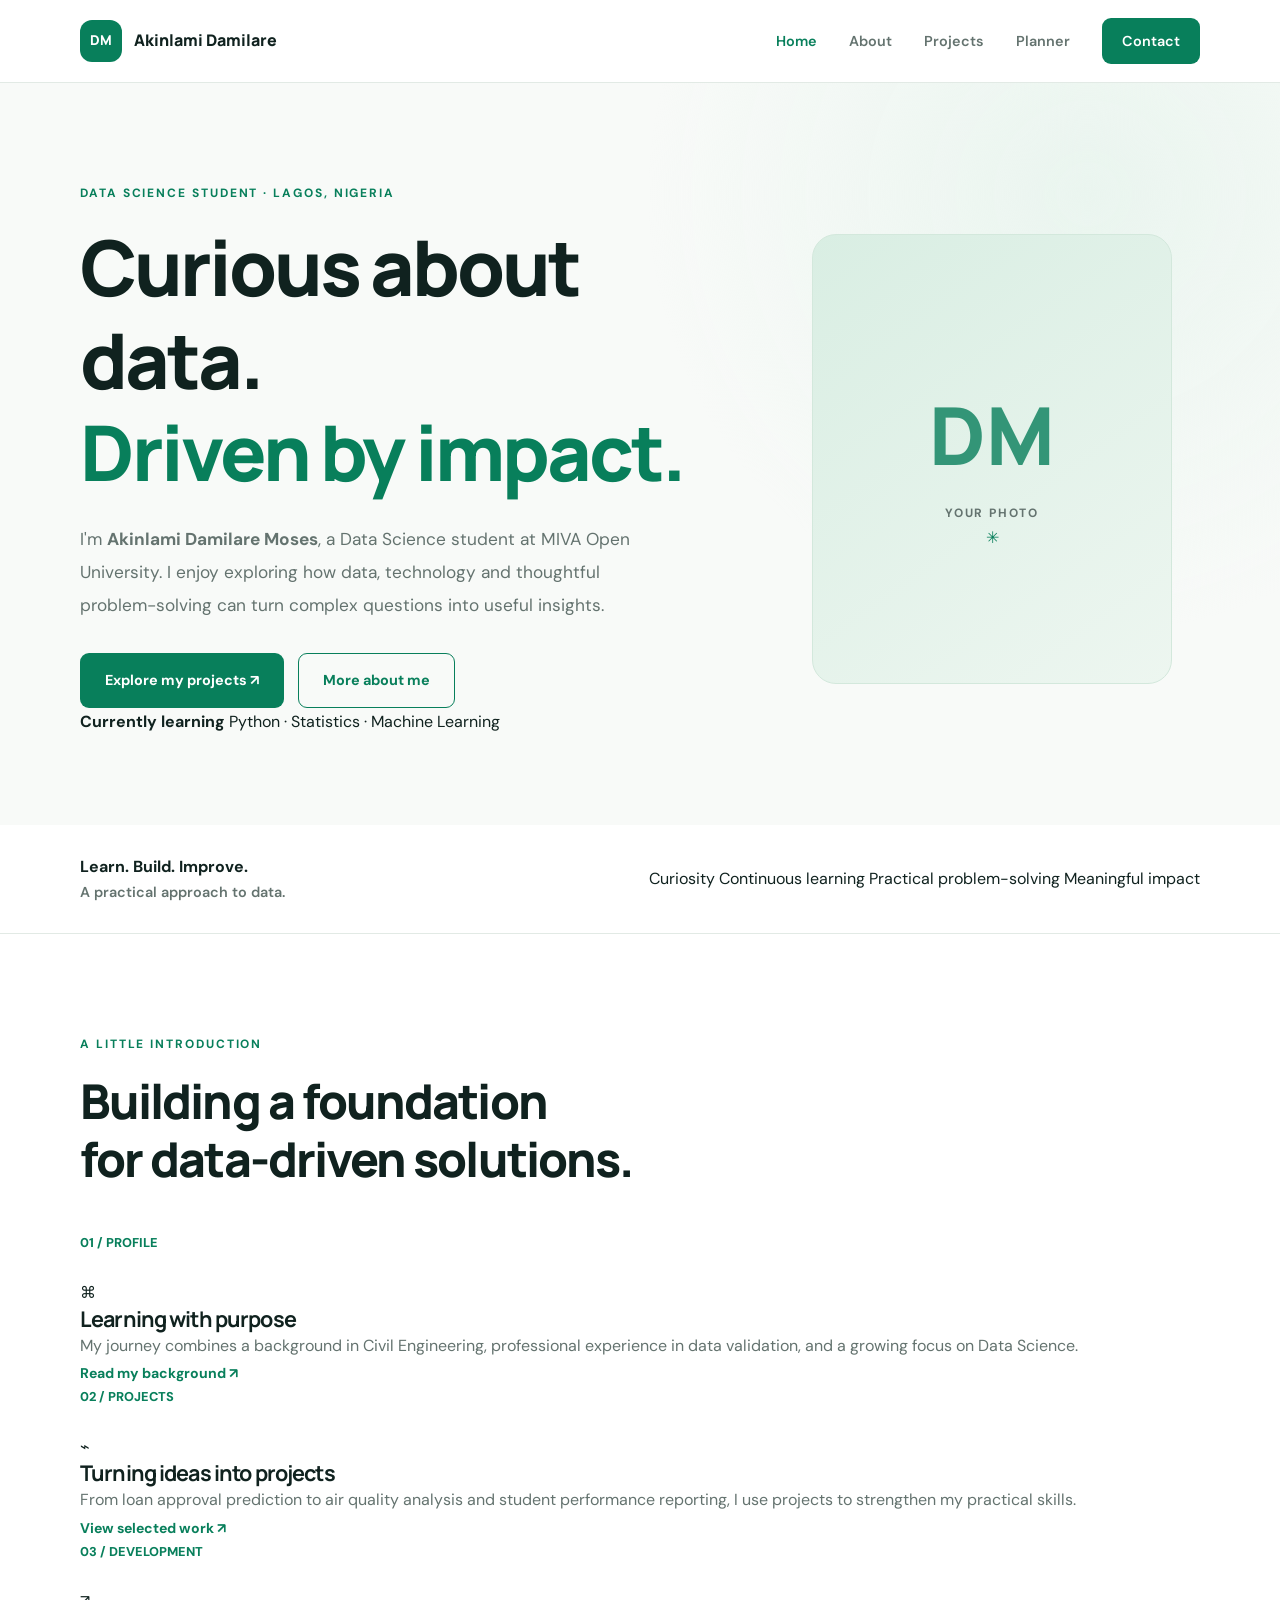
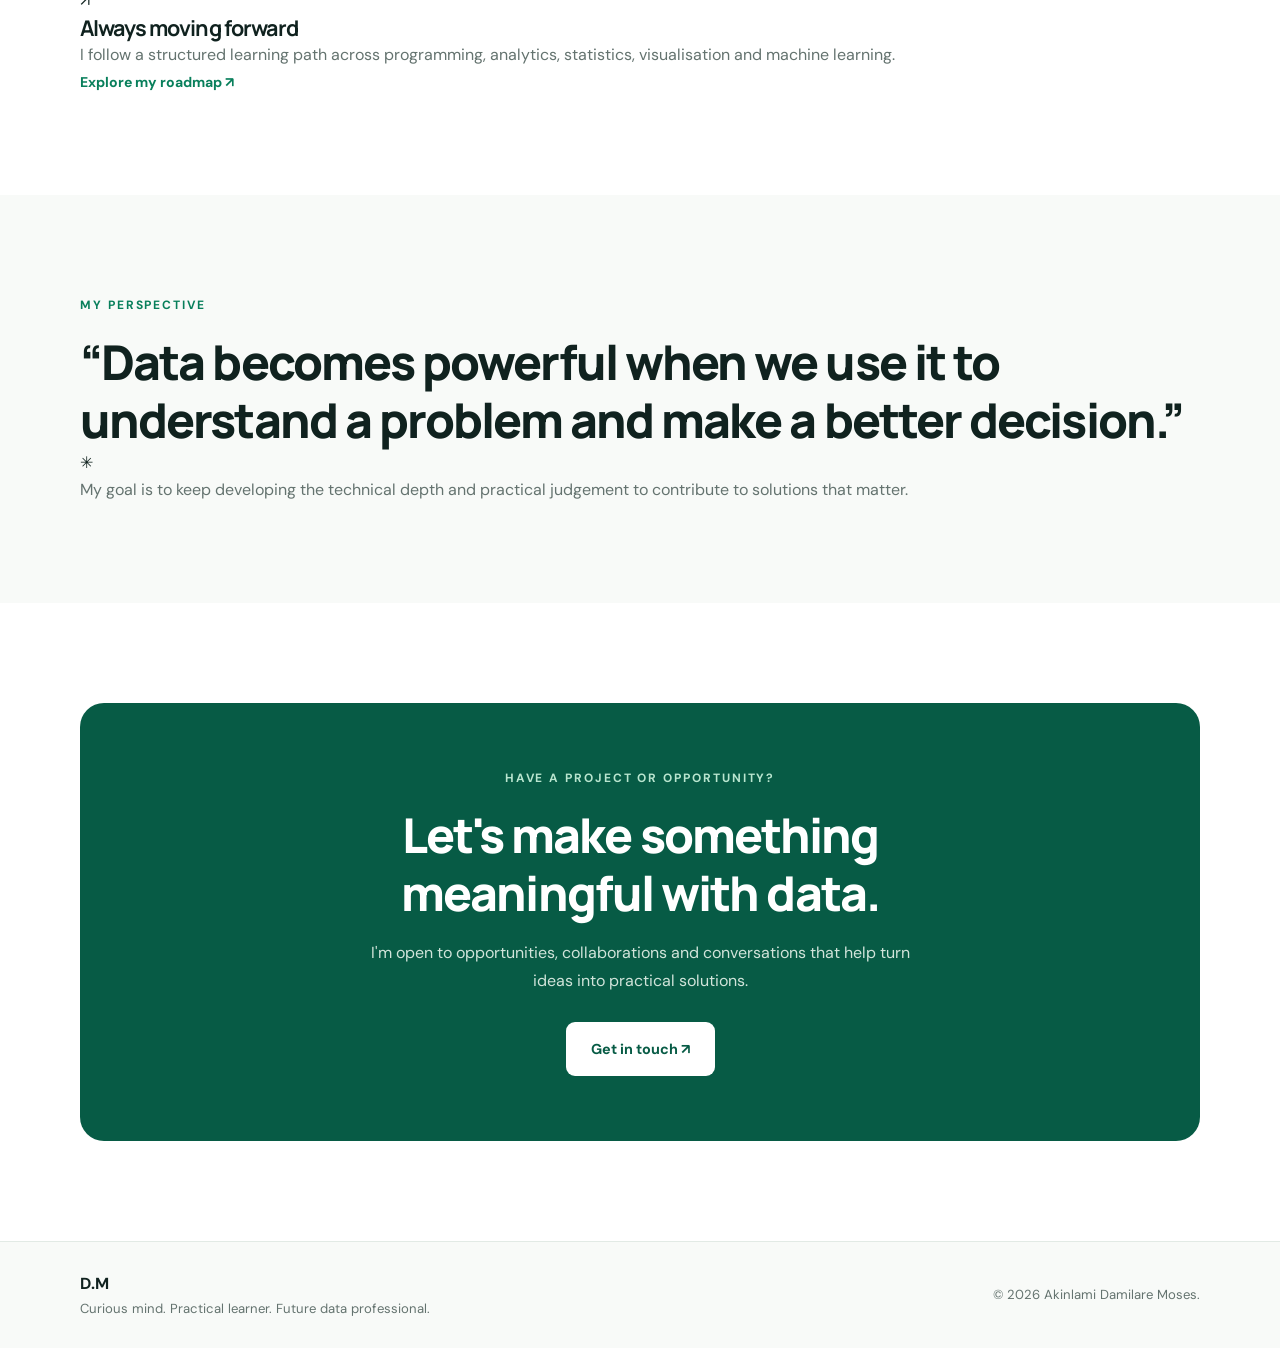
==== commit e00ae676: "Portfolio" ====
--- a/index.html
+++ b/index.html
@@ -4,13 +4,13 @@
 <head>
     <meta charset="UTF-8">
     <meta name="viewport" content="width=device-width, initial-scale=1.0">
-    <meta name="description" content="Akinlami Damilare Moses — Data Science student and aspiring data professional.">
-
-    <title>Home | Akinlami Damilare Moses</title>
+    <meta name="description" content="Akinlami Damilare Moses — Data Science student in Lagos, Nigeria. Curious about data and driven by impact.">
+    <meta name="theme-color" content="#f8faf8">
+
+    <title>Akinlami Damilare Moses | Data Science Portfolio</title>
 
     <link rel="preconnect" href="https://fonts.googleapis.com">
     <link rel="preconnect" href="https://fonts.gstatic.com" crossorigin>
-
     <link href="https://fonts.googleapis.com/css2?family=DM+Sans:wght@400;500;600;700&family=Manrope:wght@400;500;600;700;800&display=swap" rel="stylesheet">
 
     <link rel="stylesheet" href="css/style.css">
@@ -19,308 +19,203 @@
 
 <body>
 
-    <!-- HEADER -->
-    <header class="site-header">
-        <div class="container nav-wrap">
-
-            <a class="brand" href="index.html">
-                <span class="brand-mark">DM</span>
-                <span>Damilare<span class="brand-dot">.</span></span>
-            </a>
-
-            <button class="menu-toggle" type="button"
-                aria-label="Toggle navigation"
-                aria-expanded="false">
-                <span></span>
-                <span></span>
-                <span></span>
-            </button>
-
-            <nav class="main-nav">
-                <a class="active" href="index.html">Home</a>
-                <a href="about.html">About</a>
-                <a href="projects.html">Projects</a>
-                <a href="planner.html">Planner</a>
-                <a class="nav-cta" href="contact.html">Contact</a>
-            </nav>
-
-        </div>
-    </header>
-
-    <main>
-
-        <!-- HERO SECTION -->
-        <section class="hero">
-            <div class="container hero-grid">
-
-                <div class="hero-copy">
-
-                    <p class="eyebrow">
-                        <span class="eyebrow-line"></span>
-                        DATA SCIENCE STUDENT · LAGOS, NIGERIA
+<header class="site-header">
+    <div class="container nav-wrap">
+        <a href="index.html" class="brand">
+            <span class="brand-mark">DM</span>
+            <span>Akinlami Damilare</span>
+        </a>
+
+        <button class="menu-toggle" aria-label="Open navigation" aria-expanded="false">
+            <span></span>
+            <span></span>
+        </button>
+
+        <nav class="main-nav">
+            <a href="index.html" class="active">Home</a>
+            <a href="about.html">About</a>
+            <a href="projects.html">Projects</a>
+            <a href="planner.html">Planner</a>
+            <a href="contact.html" class="nav-contact">Contact</a>
+        </nav>
+    </div>
+</header>
+
+<main>
+
+    <!-- HERO -->
+    <section class="hero">
+        <div class="container hero-layout">
+
+            <div class="hero-content">
+                <p class="eyebrow">DATA SCIENCE STUDENT · LAGOS, NIGERIA</p>
+
+                <h1>
+                    Curious about data.<br>
+                    <span class="text-green">Driven by impact.</span>
+                </h1>
+
+                <p class="hero-description">
+                    I'm <strong>Akinlami Damilare Moses</strong>, a Data Science
+                    student at MIVA Open University. I enjoy exploring how data,
+                    technology and thoughtful problem-solving can turn complex
+                    questions into useful insights.
+                </p>
+
+                <div class="hero-actions">
+                    <a href="projects.html" class="btn btn-primary">
+                        Explore my projects ↗
+                    </a>
+
+                    <a href="about.html" class="btn btn-outline">
+                        More about me
+                    </a>
+                </div>
+
+                <div class="learning-status">
+                    <span class="status-dot"></span>
+                    <span>
+                        <strong>Currently learning</strong>
+                        Python · Statistics · Machine Learning
+                    </span>
+                </div>
+            </div>
+
+            <div class="hero-image">
+                <!-- Replace this placeholder with your own photo -->
+                <div class="photo-placeholder hero-photo">
+                    <span>DM</span>
+                    <p>YOUR PHOTO</p>
+                    <div class="photo-decoration">✳</div>
+                </div>
+            </div>
+
+        </div>
+    </section>
+
+    <!-- APPROACH STRIP -->
+    <section class="intro-strip">
+        <div class="container intro-strip-content">
+            <div>
+                <strong>Learn. Build. Improve.</strong>
+                <p>A practical approach to data.</p>
+            </div>
+
+            <div class="approach-list">
+                <span>Curiosity</span>
+                <span>Continuous learning</span>
+                <span>Practical problem-solving</span>
+                <span>Meaningful impact</span>
+            </div>
+        </div>
+    </section>
+
+    <!-- INTRODUCTION -->
+    <section class="section">
+        <div class="container">
+
+            <div class="section-heading">
+                <p class="eyebrow">A LITTLE INTRODUCTION</p>
+                <h2>Building a foundation<br>for data-driven solutions.</h2>
+            </div>
+
+            <div class="intro-grid">
+
+                <article class="intro-card">
+                    <span class="card-number">01 / PROFILE</span>
+                    <div class="intro-icon">⌘</div>
+                    <h3>Learning with purpose</h3>
+                    <p>
+                        My journey combines a background in Civil Engineering,
+                        professional experience in data validation, and a
+                        growing focus on Data Science.
                     </p>
-
-                    <h1>
-                        Turning data into
-                        <span>meaningful</span> insights.
-                    </h1>
-
-                    <p class="hero-description">
-                        I'm Akinlami Damilare Moses, a Data Science
-                        undergraduate at MIVA Open University,
-                        learning to use data, technology and curiosity
-                        to solve real-world problems.
+                    <a href="about.html" class="text-link">
+                        Read my background ↗
+                    </a>
+                </article>
+
+                <article class="intro-card">
+                    <span class="card-number">02 / PROJECTS</span>
+                    <div class="intro-icon">⌁</div>
+                    <h3>Turning ideas into projects</h3>
+                    <p>
+                        From loan approval prediction to air quality analysis
+                        and student performance reporting, I use projects
+                        to strengthen my practical skills.
                     </p>
-
-                    <div class="hero-actions">
-                        <a class="button button-primary" href="projects.html">
-                            Explore my work <span>↗</span>
-                        </a>
-
-                        <a class="button button-secondary" href="about.html">
-                            More about me
-                        </a>
-                    </div>
-
-                    <div class="hero-meta">
-                        <span>
-                            <i class="status-dot"></i>
-                            Open to learning opportunities
-                        </span>
-
-                        <span>Python · SQL · Machine Learning</span>
-                    </div>
-
-                </div>
-
-                <!-- PHOTO PLACEHOLDER -->
-                <div class="hero-visual">
-
-                    <div class="portrait-frame">
-
-                        <div class="portrait-placeholder">
-                            <span>DM</span>
-                            <small>YOUR PHOTO</small>
-                        </div>
-
-                        <div class="portrait-caption">
-                            <span class="caption-label">CURRENT FOCUS</span>
-                            <strong>Learning. Building. Improving.</strong>
-                        </div>
-
-                    </div>
-
-                    <div class="floating-note">
-                        <span class="note-icon">✳</span>
-
-                        <span>
-                            <strong>Curiosity first.</strong>
-                            <small>Progress through practice.</small>
-                        </span>
-                    </div>
-
-                    <div class="hero-orbit orbit-one"></div>
-                    <div class="hero-orbit orbit-two"></div>
-
-                </div>
-
-            </div>
-        </section>
-
-        <!-- INTRODUCTION -->
-        <section class="section intro-strip">
-            <div class="container strip-grid">
-
-                <div>
-                    <p class="eyebrow">A LITTLE ABOUT ME</p>
-
-                    <h2>
-                        Learning with purpose.<br>
-                        <span>Building with intention.</span>
-                    </h2>
-                </div>
-
-                <p class="strip-copy">
-                    I am developing practical skills in data analysis,
-                    programming and machine learning. My goal is to
-                    become a skilled data professional who builds
-                    useful solutions to problems that matter.
+                    <a href="projects.html" class="text-link">
+                        View selected work ↗
+                    </a>
+                </article>
+
+                <article class="intro-card">
+                    <span class="card-number">03 / DEVELOPMENT</span>
+                    <div class="intro-icon">↗</div>
+                    <h3>Always moving forward</h3>
+                    <p>
+                        I follow a structured learning path across programming,
+                        analytics, statistics, visualisation and machine learning.
+                    </p>
+                    <a href="about.html" class="text-link">
+                        Explore my roadmap ↗
+                    </a>
+                </article>
+
+            </div>
+        </div>
+    </section>
+
+    <!-- PERSPECTIVE -->
+    <section class="section section-soft">
+        <div class="container perspective-layout">
+            <div>
+                <p class="eyebrow">MY PERSPECTIVE</p>
+                <h2>
+                    “Data becomes powerful when we use it to understand a
+                    problem and make a better decision.”
+                </h2>
+            </div>
+
+            <div class="perspective-note">
+                <div class="perspective-mark">✳</div>
+                <p>
+                    My goal is to keep developing the technical depth and
+                    practical judgement to contribute to solutions that matter.
                 </p>
-
-                <a class="text-link" href="about.html">
-                    Get to know me <span>→</span>
+            </div>
+        </div>
+    </section>
+
+    <!-- CALL TO ACTION -->
+    <section class="section">
+        <div class="container">
+            <div class="cta-panel">
+                <p class="eyebrow">HAVE A PROJECT OR OPPORTUNITY?</p>
+                <h2>Let's make something<br>meaningful with data.</h2>
+                <p>
+                    I'm open to opportunities, collaborations and conversations
+                    that help turn ideas into practical solutions.
+                </p>
+                <a href="contact.html" class="btn btn-light">
+                    Get in touch ↗
                 </a>
-
-            </div>
-        </section>
-
-        <!-- PROJECTS -->
-        <section class="section section-soft">
-            <div class="container">
-
-                <div class="section-heading">
-                    <div>
-                        <p class="eyebrow">SELECTED WORK</p>
-                        <h2>Projects & practice</h2>
-                    </div>
-
-                    <a class="text-link" href="projects.html">
-                        View all projects <span>→</span>
-                    </a>
-                </div>
-
-                <div class="project-grid">
-
-                    <article class="project-card">
-
-                        <div class="project-art art-loan">
-                            <span class="art-kicker">MACHINE LEARNING</span>
-
-                            <div class="art-graphic">
-                                <span class="art-circle">✓</span>
-
-                                <span class="art-bars">
-                                    <i></i>
-                                    <i></i>
-                                    <i></i>
-                                </span>
-                            </div>
-                        </div>
-
-                        <div class="project-info">
-                            <p class="project-type">PREDICTIVE MODELING</p>
-
-                            <h3>Loan Approval Prediction</h3>
-
-                            <p>
-                                Exploring how applicant information can
-                                support loan approval decisions through
-                                machine learning.
-                            </p>
-
-                            <a class="text-link" href="projects.html">
-                                View project <span>→</span>
-                            </a>
-                        </div>
-
-                    </article>
-
-                    <article class="project-card">
-
-                        <div class="project-art art-air">
-                            <span class="art-kicker">DATA ANALYSIS</span>
-
-                            <div class="air-graphic">
-                                <span>PM</span>
-                                <strong>2.5</strong>
-                                <small>AIR QUALITY</small>
-                            </div>
-                        </div>
-
-                        <div class="project-info">
-                            <p class="project-type">EXPLORATORY ANALYSIS</p>
-
-                            <h3>Air Quality Analysis</h3>
-
-                            <p>
-                                Investigating air-quality data to identify
-                                patterns, trends and environmental insights.
-                            </p>
-
-                            <a class="text-link" href="projects.html">
-                                View project <span>→</span>
-                            </a>
-                        </div>
-
-                    </article>
-
-                    <article class="project-card">
-
-                        <div class="project-art art-student">
-                            <span class="art-kicker">DATA VISUALIZATION</span>
-
-                            <div class="dashboard-art">
-                                <div></div>
-                                <div></div>
-                                <div></div>
-                                <div></div>
-                            </div>
-                        </div>
-
-                        <div class="project-info">
-                            <p class="project-type">DASHBOARD</p>
-
-                            <h3>Student Performance Dashboard</h3>
-
-                            <p>
-                                Turning student performance information
-                                into a clearer view of academic progress.
-                            </p>
-
-                            <a class="text-link" href="projects.html">
-                                View project <span>→</span>
-                            </a>
-                        </div>
-
-                    </article>
-
-                </div>
-            </div>
-        </section>
-
-        <!-- CONTACT CALL TO ACTION -->
-        <section class="section">
-            <div class="container">
-
-                <div class="cta-panel">
-
-                    <div>
-                        <p class="eyebrow">LET'S CONNECT</p>
-
-                        <h2>
-                            Good ideas grow through
-                            <span>collaboration.</span>
-                        </h2>
-
-                        <p>
-                            Have an opportunity, a project idea or a
-                            reason to connect? I'd be glad to hear from you.
-                        </p>
-                    </div>
-
-                    <a class="button button-light" href="contact.html">
-                        Get in touch <span>↗</span>
-                    </a>
-
-                </div>
-
-            </div>
-        </section>
-
-    </main>
-
-    <!-- FOOTER -->
-    <footer class="site-footer">
-        <div class="container footer-inner">
-
-            <a class="brand footer-brand" href="index.html">
-                <span class="brand-mark">DM</span>
-                <span>Damilare<span class="brand-dot">.</span></span>
-            </a>
-
-            <p>Curious mind. Data-driven future.</p>
-
-            <div class="footer-bottom">
-                <span>
-                    © <span class="year"></span>
-                    Akinlami Damilare Moses
-                </span>
-
-                <span>Made with purpose.</span>
-            </div>
-
-        </div>
-    </footer>
+            </div>
+        </div>
+    </section>
+
+</main>
+
+<footer class="site-footer">
+    <div class="container footer-content">
+        <div>
+            <strong class="footer-brand">D.M</strong>
+            <p>Curious mind. Practical learner. Future data professional.</p>
+        </div>
+
+        <p>© <span class="year"></span> Akinlami Damilare Moses.</p>
+    </div>
+</footer>
 
 </body>
 </html>
--- a/css/style.css
+++ b/css/style.css
@@ -1,15 +1,651 @@
-/* =========================================
-   ACADEMIC PLANNER
-   Matching the main portfolio design
-========================================= */
-
-.planner-section {
-    padding-block: 80px 100px;
-}
-
-.planner-wrapper {
-    max-width: 800px;
+
+/* =========================================
+   1. GOOGLE FONTS
+========================================= */
+
+@import url('https://fonts.googleapis.com/css2?family=DM+Sans:wght@400;500;600;700&family=Manrope:wght@400;500;600;700;800&display=swap');
+
+
+/* =========================================
+   2. ROOT VARIABLES
+========================================= */
+
+:root {
+    --ink: #10221f;
+    --muted: #64736f;
+    --green: #087f5b;
+    --green-dark: #075b45;
+    --mint: #eaf5ef;
+    --paper: #f8faf8;
+    --line: #e2eae5;
+    --white: #ffffff;
+    --amber: #e9a23b;
+
+    --shadow: 0 18px 55px rgba(16, 34, 31, 0.08);
+
+    --radius: 18px;
+    --transition: 0.25s ease;
+}
+
+
+/* =========================================
+   3. GLOBAL RESET
+========================================= */
+
+* {
+    margin: 0;
+    padding: 0;
+    box-sizing: border-box;
+}
+
+html {
+    scroll-behavior: smooth;
+}
+
+body {
+    background: var(--white);
+    color: var(--ink);
+    font-family: 'DM Sans', sans-serif;
+    font-size: 16px;
+    line-height: 1.7;
+    -webkit-font-smoothing: antialiased;
+}
+
+a {
+    color: inherit;
+    text-decoration: none;
+}
+
+button,
+input,
+textarea {
+    font: inherit;
+}
+
+button {
+    cursor: pointer;
+}
+
+img {
+    max-width: 100%;
+    display: block;
+}
+
+ul {
+    list-style: none;
+}
+
+.container {
+    width: min(1120px, 90%);
     margin: 0 auto;
+}
+
+.section {
+    padding: 100px 0;
+}
+
+.section-soft {
+    background: var(--paper);
+}
+
+
+/* =========================================
+   4. TYPOGRAPHY
+========================================= */
+
+h1,
+h2,
+h3,
+h4 {
+    font-family: 'Manrope', sans-serif;
+    line-height: 1.2;
+    letter-spacing: -0.04em;
+}
+
+h1 {
+    font-size: clamp(2.8rem, 6vw, 5.3rem);
+    font-weight: 800;
+}
+
+h2 {
+    font-size: clamp(2rem, 4vw, 3rem);
+    font-weight: 800;
+}
+
+h3 {
+    font-size: 1.35rem;
+    font-weight: 700;
+}
+
+p {
+    color: var(--muted);
+}
+
+.text-green {
+    color: var(--green);
+}
+
+.eyebrow {
+    color: var(--green);
+    font-size: 0.75rem;
+    font-weight: 700;
+    letter-spacing: 0.16em;
+    text-transform: uppercase;
+    margin-bottom: 18px;
+}
+
+
+/* =========================================
+   5. HEADER AND NAVIGATION
+========================================= */
+
+.site-header {
+    width: 100%;
+    background: rgba(255, 255, 255, 0.95);
+    border-bottom: 1px solid var(--line);
+    position: sticky;
+    top: 0;
+    z-index: 1000;
+    backdrop-filter: blur(12px);
+}
+
+.nav-wrap {
+    min-height: 82px;
+    display: flex;
+    align-items: center;
+    justify-content: space-between;
+    gap: 30px;
+}
+
+.brand {
+    display: inline-flex;
+    align-items: center;
+    gap: 12px;
+    font-family: 'Manrope', sans-serif;
+    font-size: 1rem;
+    font-weight: 800;
+    white-space: nowrap;
+}
+
+.brand-mark {
+    width: 42px;
+    height: 42px;
+    display: grid;
+    place-items: center;
+    background: var(--green);
+    color: var(--white);
+    border-radius: 12px;
+    font-size: 0.85rem;
+}
+
+.main-nav {
+    display: flex;
+    align-items: center;
+    gap: 32px;
+}
+
+.main-nav a {
+    color: var(--muted);
+    font-size: 0.9rem;
+    font-weight: 600;
+    transition: var(--transition);
+}
+
+.main-nav a:hover,
+.main-nav a.active {
+    color: var(--green);
+}
+
+.main-nav .nav-contact {
+    background: var(--green);
+    color: var(--white);
+    padding: 11px 20px;
+    border-radius: 9px;
+}
+
+.main-nav .nav-contact:hover,
+.main-nav .nav-contact.active {
+    background: var(--green-dark);
+    color: var(--white);
+}
+
+.menu-toggle {
+    display: none;
+    background: transparent;
+    border: 0;
+    width: 42px;
+    height: 42px;
+    flex-direction: column;
+    justify-content: center;
+    align-items: center;
+    gap: 6px;
+}
+
+.menu-toggle span {
+    width: 23px;
+    height: 2px;
+    background: var(--ink);
+    border-radius: 5px;
+}
+
+
+/* =========================================
+   6. HOME HERO
+========================================= */
+
+.hero {
+    padding: 100px 0 90px;
+    background:
+        radial-gradient(circle at 85% 15%, #eaf5ef 0, transparent 35%),
+        var(--paper);
+}
+
+.hero-layout {
+    display: grid;
+    grid-template-columns: 1.2fr 0.8fr;
+    align-items: center;
+    gap: 80px;
+}
+
+.hero-content h1 {
+    max-width: 750px;
+    margin-bottom: 25px;
+}
+
+.hero-description {
+    max-width: 580px;
+    font-size: 1.08rem;
+    line-height: 1.9;
+    margin-bottom: 32px;
+}
+
+.hero-actions {
+    display: flex;
+    flex-wrap: wrap;
+    gap: 14px;
+}
+
+.hero-image {
+    display: flex;
+    justify-content: center;
+}
+
+.photo-placeholder {
+    width: 100%;
+    max-width: 360px;
+    aspect-ratio: 4 / 5;
+    background: linear-gradient(145deg, #d9eee3, #edf6f0);
+    border: 1px solid #d3e8dc;
+    border-radius: 24px;
+    display: flex;
+    flex-direction: column;
+    align-items: center;
+    justify-content: center;
+    color: var(--green);
+    overflow: hidden;
+}
+
+.photo-placeholder span {
+    font-family: 'Manrope', sans-serif;
+    font-size: 5rem;
+    font-weight: 800;
+    opacity: 0.8;
+}
+
+.photo-placeholder p {
+    font-size: 0.75rem;
+    font-weight: 700;
+    letter-spacing: 0.15em;
+}
+
+
+/* =========================================
+   7. BUTTONS
+========================================= */
+
+.btn {
+    display: inline-flex;
+    justify-content: center;
+    align-items: center;
+    gap: 8px;
+    padding: 14px 24px;
+    border: 1px solid transparent;
+    border-radius: 9px;
+    font-size: 0.9rem;
+    font-weight: 700;
+    transition: var(--transition);
+}
+
+.btn-primary {
+    background: var(--green);
+    color: var(--white);
+}
+
+.btn-primary:hover {
+    background: var(--green-dark);
+    transform: translateY(-2px);
+}
+
+.btn-outline {
+    background: transparent;
+    color: var(--green);
+    border-color: var(--green);
+}
+
+.btn-outline:hover {
+    background: var(--mint);
+    transform: translateY(-2px);
+}
+
+.btn-light {
+    background: var(--white);
+    color: var(--green-dark);
+}
+
+.btn-light:hover {
+    background: var(--mint);
+    transform: translateY(-2px);
+}
+
+
+/* =========================================
+   8. INTRO STRIP
+========================================= */
+
+.intro-strip {
+    border-bottom: 1px solid var(--line);
+    padding: 28px 0;
+}
+
+.intro-strip-content {
+    display: flex;
+    align-items: center;
+    justify-content: space-between;
+    flex-wrap: wrap;
+    gap: 20px;
+}
+
+.intro-strip p {
+    font-size: 0.9rem;
+    font-weight: 600;
+}
+
+
+/* =========================================
+   9. SECTION HEADINGS
+========================================= */
+
+.section-heading {
+    max-width: 650px;
+    margin-bottom: 45px;
+}
+
+.section-heading h2 {
+    margin-bottom: 15px;
+}
+
+.section-heading > p:last-child {
+    font-size: 1rem;
+}
+
+
+/* =========================================
+   10. PROJECT CARDS
+========================================= */
+
+.projects-grid {
+    display: grid;
+    grid-template-columns: repeat(3, 1fr);
+    gap: 25px;
+}
+
+.project-card {
+    background: var(--white);
+    border: 1px solid var(--line);
+    border-radius: var(--radius);
+    overflow: hidden;
+    transition: var(--transition);
+}
+
+.project-card:hover {
+    transform: translateY(-7px);
+    box-shadow: var(--shadow);
+}
+
+.project-visual {
+    height: 210px;
+    padding: 25px;
+    display: flex;
+    flex-direction: column;
+    justify-content: space-between;
+    overflow: hidden;
+}
+
+.project-visual > span {
+    color: var(--green-dark);
+    font-size: 0.7rem;
+    font-weight: 800;
+    letter-spacing: 0.12em;
+}
+
+.project-visual-one {
+    background: #e5f2e9;
+}
+
+.project-visual-two {
+    background: #eaf0f5;
+}
+
+.project-visual-three {
+    background: #f7eedf;
+}
+
+.visual-symbol {
+    align-self: flex-end;
+    font-family: 'Manrope', sans-serif;
+    font-size: 5rem;
+    font-weight: 800;
+    color: var(--green);
+    line-height: 1;
+}
+
+.project-body {
+    padding: 25px;
+}
+
+.project-category {
+    color: var(--green);
+    font-size: 0.7rem;
+    font-weight: 700;
+    letter-spacing: 0.1em;
+    margin-bottom: 10px;
+}
+
+.project-body h3 {
+    margin-bottom: 12px;
+}
+
+.project-body > p:not(.project-category) {
+    font-size: 0.9rem;
+    line-height: 1.8;
+    margin-bottom: 20px;
+}
+
+.tag-list {
+    display: flex;
+    flex-wrap: wrap;
+    gap: 8px;
+    margin-bottom: 22px;
+}
+
+.tag-list span {
+    background: var(--mint);
+    color: var(--green-dark);
+    border-radius: 6px;
+    padding: 6px 10px;
+    font-size: 0.72rem;
+    font-weight: 600;
+}
+
+.text-link {
+    display: inline-block;
+    color: var(--green);
+    font-size: 0.88rem;
+    font-weight: 700;
+}
+
+.text-link:hover {
+    color: var(--green-dark);
+}
+
+
+/* =========================================
+   11. CTA PANEL
+========================================= */
+
+.cta-panel {
+    padding: 65px;
+    background: var(--green-dark);
+    border-radius: 24px;
+    text-align: center;
+}
+
+.cta-panel .eyebrow {
+    color: #b9e5cf;
+}
+
+.cta-panel h2 {
+    color: var(--white);
+    max-width: 650px;
+    margin: 0 auto 18px;
+}
+
+.cta-panel > p:not(.eyebrow) {
+    color: #d1e4da;
+    max-width: 580px;
+    margin: 0 auto 28px;
+}
+
+
+/* =========================================
+   12. PAGE HERO
+========================================= */
+
+.page-hero {
+    padding: 100px 0 85px;
+    background:
+        radial-gradient(circle at 85% 15%, #eaf5ef 0, transparent 35%),
+        var(--paper);
+}
+
+.page-hero h1 {
+    max-width: 850px;
+    margin-bottom: 25px;
+}
+
+.page-intro {
+    max-width: 650px;
+    font-size: 1.08rem;
+    line-height: 1.9;
+}
+
+
+/* =========================================
+   13. ABOUT PAGE
+========================================= */
+
+.about-layout {
+    display: grid;
+    grid-template-columns: 0.8fr 1.2fr;
+    align-items: center;
+    gap: 75px;
+}
+
+.about-image .photo-placeholder {
+    max-width: 400px;
+}
+
+.about-content h2 {
+    margin-bottom: 25px;
+}
+
+.about-content > p:not(.eyebrow) {
+    margin-bottom: 18px;
+    line-height: 1.9;
+}
+
+.about-content .btn {
+    margin-top: 12px;
+}
+
+.interest-grid {
+    display: grid;
+    grid-template-columns: repeat(4, 1fr);
+    gap: 20px;
+}
+
+.interest-card {
+    background: var(--white);
+    border: 1px solid var(--line);
+    border-radius: var(--radius);
+    padding: 28px 23px;
+    transition: var(--transition);
+}
+
+.interest-card:hover {
+    transform: translateY(-5px);
+    box-shadow: var(--shadow);
+}
+
+.card-number {
+    display: block;
+    color: var(--green);
+    font-size: 0.8rem;
+    font-weight: 800;
+    margin-bottom: 25px;
+}
+
+.interest-card h3 {
+    margin-bottom: 12px;
+}
+
+.interest-card p {
+    font-size: 0.88rem;
+    line-height: 1.8;
+}
+
+
+/* =========================================
+   14. PROJECTS PAGE
+========================================= */
+
+.github-panel {
+    display: flex;
+    align-items: center;
+    justify-content: space-between;
+    gap: 30px;
+    margin-top: 70px;
+    padding: 35px;
+    border: 1px solid var(--line);
+    border-radius: var(--radius);
+}
+
+.github-panel h2 {
+    font-size: 1.8rem;
+    margin-bottom: 10px;
+}
+
+.github-panel .eyebrow {
+    margin-bottom: 10px;
+}
+
+
+/* =========================================
+   15. ACADEMIC PLANNER
+========================================= */
+
+.planner-container {
+    max-width: 900px;
 }
 
 .planner-heading {
@@ -17,199 +653,699 @@
 }
 
 .planner-heading h2 {
-    font-family: Manrope, sans-serif;
-    font-size: clamp(30px, 4vw, 44px);
-    font-weight: 800;
-    letter-spacing: -0.05em;
-    line-height: 1.2;
-}
-
-.planner-heading h2 span {
-    color: var(--green);
-}
-
-.planner-heading p {
+    margin-bottom: 10px;
+}
+
+.planner-stats {
+    display: grid;
+    grid-template-columns: repeat(3, 1fr);
+    gap: 18px;
+    margin-bottom: 30px;
+}
+
+.stat-card {
+    padding: 25px;
+    background: var(--mint);
+    border: 1px solid #dcece2;
+    border-radius: 14px;
+}
+
+.stat-label {
+    display: block;
     color: var(--muted);
-    font-size: 14px;
-    margin-top: 12px;
-}
-
-/* Task input area */
-
-.planner-form {
-    display: flex;
-    align-items: center;
-    gap: 12px;
-    padding: 12px;
+    font-size: 0.7rem;
+    font-weight: 700;
+    letter-spacing: 0.1em;
+    margin-bottom: 10px;
+}
+
+.stat-card strong {
+    display: block;
+    color: var(--green-dark);
+    font-family: 'Manrope', sans-serif;
+    font-size: 2rem;
+}
+
+.planner-card {
     background: var(--white);
     border: 1px solid var(--line);
-    border-radius: 9px;
+    border-radius: var(--radius);
+    padding: 35px;
     box-shadow: var(--shadow);
 }
 
-.planner-form input,
-#taskInput {
+.planner-card > h3 {
+    margin-bottom: 8px;
+}
+
+.planner-card > p {
+    margin-bottom: 25px;
+}
+
+.planner-form {
+    display: flex;
+    gap: 12px;
+    margin-bottom: 40px;
+}
+
+.planner-form input {
     flex: 1;
     min-width: 0;
-    padding: 14px;
+    padding: 14px 16px;
     border: 1px solid var(--line);
-    border-radius: 6px;
-    background: var(--paper);
+    border-radius: 9px;
+    outline: none;
+}
+
+.planner-form input:focus,
+.contact-form input:focus,
+.contact-form textarea:focus {
+    border-color: var(--green);
+    box-shadow: 0 0 0 3px rgba(8, 127, 91, 0.1);
+}
+
+.task-section-heading {
+    display: flex;
+    align-items: center;
+    justify-content: space-between;
+    gap: 15px;
+    padding-bottom: 16px;
+    border-bottom: 1px solid var(--line);
+}
+
+.task-section-heading span {
+    color: var(--muted);
+    font-size: 0.85rem;
+}
+
+.task-list {
+    display: flex;
+    flex-direction: column;
+}
+
+.task-item {
+    display: flex;
+    align-items: center;
+    justify-content: space-between;
+    gap: 15px;
+    padding: 17px 0;
+    border-bottom: 1px solid var(--line);
+}
+
+.task-item-left {
+    display: flex;
+    align-items: center;
+    gap: 12px;
+    min-width: 0;
+}
+
+.task-item-left span {
+    overflow-wrap: anywhere;
+}
+
+.task-checkbox {
+    width: 19px;
+    height: 19px;
+    accent-color: var(--green);
+    cursor: pointer;
+    flex-shrink: 0;
+}
+
+.task-item.completed .task-item-left span {
+    color: #9aa7a0;
+    text-decoration: line-through;
+}
+
+.delete-task {
+    border: 0;
+    background: transparent;
+    color: #c04b4b;
+    font-size: 0.85rem;
+    font-weight: 600;
+    padding: 8px;
+}
+
+.delete-task:hover {
+    color: #8f2222;
+}
+
+.empty-message {
+    padding: 30px 0;
+    text-align: center;
+    font-size: 0.9rem;
+}
+
+.planner-note {
+    text-align: center;
+    font-size: 0.8rem;
+    margin-top: 20px;
+}
+
+
+/* =========================================
+   16. CONTACT PAGE
+========================================= */
+
+.contact-layout {
+    display: grid;
+    grid-template-columns: 0.8fr 1.2fr;
+    gap: 70px;
+    align-items: start;
+}
+
+.contact-info h2 {
+    margin-bottom: 20px;
+}
+
+.contact-info > p:not(.eyebrow) {
+    margin-bottom: 35px;
+    line-height: 1.9;
+}
+
+.contact-detail {
+    padding: 18px 0;
+    border-bottom: 1px solid var(--line);
+}
+
+.detail-label {
+    display: block;
+    color: var(--muted);
+    font-size: 0.7rem;
+    font-weight: 700;
+    letter-spacing: 0.12em;
+    margin-bottom: 8px;
+}
+
+.contact-detail a {
+    color: var(--green);
+    font-weight: 600;
+    overflow-wrap: anywhere;
+}
+
+.contact-detail p {
     color: var(--ink);
-    font-family: 'DM Sans', sans-serif;
-    font-size: 14px;
-    outline: none;
-    transition: .2s;
-}
-
-.planner-form input:focus,
-#taskInput:focus {
-    border-color: var(--green);
-    box-shadow: 0 0 0 3px #087f5b12;
-}
-
-.planner-form input::placeholder,
-#taskInput::placeholder {
-    color: #98a49d;
-}
-
-/* Add task button */
-
-.planner-form button,
-#taskForm button,
-.planner-add-button {
-    white-space: nowrap;
-}
-
-/* Task list */
-
-.planner-content {
-    margin-top: 40px;
-}
-
-.planner-content h2 {
-    font-family: Manrope, sans-serif;
-    font-size: 22px;
-    margin-bottom: 20px;
-}
-
-#taskList,
-.task-list {
-    list-style: none;
-    display: grid;
-    gap: 12px;
-}
-
-/* Individual task */
-
-.task-item {
-    display: flex;
-    align-items: center;
-    gap: 14px;
-    padding: 17px 19px;
+}
+
+.contact-form-card {
     background: var(--white);
     border: 1px solid var(--line);
-    border-radius: 8px;
-    box-shadow: 0 5px 20px rgba(16, 34, 31, .035);
-    transition: .25s;
-}
-
-.task-item:hover {
-    border-color: #c5d9cb;
-    transform: translateY(-2px);
-}
-
-.task-item input[type="checkbox"] {
-    width: 18px;
-    height: 18px;
-    flex-shrink: 0;
-    accent-color: var(--green);
-    cursor: pointer;
-}
-
-.task-item span {
-    flex: 1;
-    min-width: 0;
-    font-size: 13px;
+    border-radius: var(--radius);
+    padding: 35px;
+    box-shadow: var(--shadow);
+}
+
+.contact-form-card h3 {
+    margin-bottom: 8px;
+}
+
+.contact-form-card > p {
+    margin-bottom: 25px;
+}
+
+.contact-form {
+    display: flex;
+    flex-direction: column;
+    gap: 20px;
+}
+
+.form-group {
+    display: flex;
+    flex-direction: column;
+    gap: 8px;
+}
+
+.form-group label {
     color: var(--ink);
-    overflow-wrap: anywhere;
-    transition: .2s;
-}
-
-/* Completed task */
-
-.task-item.completed {
-    background: var(--mint);
-}
-
-.task-item.completed span {
-    text-decoration: line-through;
-    color: var(--muted);
-}
-
-/* Delete button */
-
-.delete-task {
-    border: 1px solid #f0d7d4;
-    background: #fff8f7;
-    color: #b5473b;
-    padding: 7px 12px;
-    border-radius: 5px;
-    font-family: 'DM Sans', sans-serif;
-    font-size: 11px;
-    font-weight: 700;
-    cursor: pointer;
-    transition: .2s;
-}
-
-.delete-task:hover {
-    background: #b5473b;
-    color: white;
-    border-color: #b5473b;
-}
-
-/* Empty task list */
-
-.empty-message {
-    padding: 30px 20px;
-    text-align: center;
-    color: var(--muted);
-    font-size: 13px;
+    font-size: 0.85rem;
+    font-weight: 600;
+}
+
+.contact-form input,
+.contact-form textarea {
+    width: 100%;
+    padding: 14px 16px;
+    border: 1px solid var(--line);
+    border-radius: 9px;
+    outline: none;
+    resize: vertical;
     background: var(--white);
-    border: 1px dashed #cbd8d0;
-    border-radius: 8px;
-}
-
-/* Mobile responsiveness */
-
-@media(max-width: 700px) {
-
-    .planner-section {
-        padding-block: 55px 70px;
+}
+
+.contact-form textarea {
+    min-height: 140px;
+}
+
+.contact-form button {
+    align-self: flex-start;
+}
+
+
+/* =========================================
+   17. FOOTER
+========================================= */
+
+.site-footer {
+    padding: 28px 0;
+    border-top: 1px solid var(--line);
+    background: var(--paper);
+}
+
+.footer-content {
+    display: flex;
+    justify-content: space-between;
+    align-items: center;
+    flex-wrap: wrap;
+    gap: 15px;
+}
+
+.footer-content p {
+    font-size: 0.82rem;
+}
+
+
+/* =========================================
+   18. RESPONSIVE DESIGN - TABLETS
+========================================= */
+
+@media (max-width: 900px) {
+
+    .hero-layout {
+        gap: 35px;
+    }
+
+    .projects-grid {
+        grid-template-columns: repeat(2, 1fr);
+    }
+
+    .interest-grid {
+        grid-template-columns: repeat(2, 1fr);
+    }
+
+    .about-layout,
+    .contact-layout {
+        gap: 40px;
+    }
+
+    .main-nav {
+        gap: 18px;
+    }
+}
+
+
+/* =========================================
+   19. RESPONSIVE DESIGN - MOBILE
+========================================= */
+
+@media (max-width: 700px) {
+
+    .section {
+        padding: 70px 0;
+    }
+
+    .nav-wrap {
+        min-height: 72px;
+    }
+
+    .menu-toggle {
+        display: flex;
+    }
+
+    .main-nav {
+        display: none;
+        position: absolute;
+        top: 72px;
+        left: 0;
+        width: 100%;
+        background: var(--white);
+        padding: 20px 5%;
+        border-bottom: 1px solid var(--line);
+        box-shadow: var(--shadow);
+        flex-direction: column;
+        align-items: stretch;
+        gap: 18px;
+    }
+
+    .main-nav.open {
+        display: flex;
+    }
+
+    .main-nav a {
+        padding: 8px 0;
+    }
+
+    .main-nav .nav-contact {
+        text-align: center;
+    }
+
+    .hero {
+        padding: 70px 0;
+    }
+
+    .hero-layout {
+        grid-template-columns: 1fr;
+        gap: 45px;
+    }
+
+    .hero-content h1 {
+        font-size: clamp(2.5rem, 11vw, 4rem);
+    }
+
+    .hero-image {
+        justify-content: flex-start;
+    }
+
+    .photo-placeholder {
+        max-width: 310px;
+    }
+
+    .projects-grid {
+        grid-template-columns: 1fr;
+    }
+
+    .page-hero {
+        padding: 75px 0 65px;
+    }
+
+    .about-layout,
+    .contact-layout {
+        grid-template-columns: 1fr;
+    }
+
+    .about-image {
+        order: 2;
+    }
+
+    .about-content {
+        order: 1;
+    }
+
+    .github-panel {
+        align-items: flex-start;
+        flex-direction: column;
     }
 
     .planner-form {
         flex-direction: column;
+    }
+
+    .planner-form button {
+        width: 100%;
+    }
+
+    .planner-card,
+    .contact-form-card {
+        padding: 25px;
+    }
+
+    .cta-panel {
+        padding: 45px 25px;
+    }
+
+    .footer-content {
+        flex-direction: column;
+        align-items: flex-start;
+    }
+}
+
+
+/* =========================================
+   20. SMALL MOBILE SCREENS
+========================================= */
+
+@media (max-width: 420px) {
+
+    .container {
+        width: 90%;
+    }
+
+    h1 {
+        font-size: 2.6rem;
+    }
+
+    .interest-grid {
+        grid-template-columns: 1fr;
+    }
+
+    .planner-stats {
+        grid-template-columns: 1fr;
+    }
+
+    .hero-actions {
+        flex-direction: column;
         align-items: stretch;
     }
 
-    .planner-form input,
-    #taskInput {
+    .hero-actions .btn {
         width: 100%;
     }
 
-    .planner-form button,
-    #taskForm button {
-        width: 100%;
+    .brand {
+        font-size: 0.88rem;
+    }
+
+    .brand-mark {
+        width: 38px;
+        height: 38px;
     }
 
     .task-item {
-        padding: 14px 12px;
-        gap: 10px;
-    }
-
-    .delete-task {
-        padding: 7px 9px;
-    }
-
-}+        align-items: flex-start;
+    }
+}
+
+
+/* =========================================
+   ABOUT PAGE - ADDITIONAL COMPONENTS
+========================================= */
+
+.about-profile-layout {
+    display: grid;
+    grid-template-columns: 0.75fr 1.25fr;
+    gap: 75px;
+    align-items: center;
+}
+
+.about-profile-image .photo-placeholder {
+    max-width: 380px;
+}
+
+.about-profile-content h2 {
+    margin-bottom: 22px;
+    font-size: clamp(1.8rem, 3.5vw, 2.6rem);
+}
+
+.about-profile-content > p:not(.eyebrow) {
+    margin-bottom: 17px;
+    line-height: 1.9;
+}
+
+.profile-details {
+    display: grid;
+    grid-template-columns: 1fr 1fr;
+    gap: 20px;
+    margin-top: 32px;
+    padding-top: 25px;
+    border-top: 1px solid var(--line);
+}
+
+.profile-details strong {
+    display: block;
+    margin-bottom: 5px;
+}
+
+.profile-details p {
+    font-size: 0.85rem;
+}
+
+.timeline {
+    max-width: 850px;
+    margin-left: auto;
+}
+
+.timeline-item {
+    display: grid;
+    grid-template-columns: 150px 1fr;
+    gap: 35px;
+    padding: 30px 0;
+    border-top: 1px solid var(--line);
+}
+
+.timeline-date {
+    color: var(--green);
+    font-size: 0.78rem;
+    font-weight: 800;
+    letter-spacing: 0.08em;
+}
+
+.timeline-content h3 {
+    margin-bottom: 8px;
+}
+
+.timeline-role {
+    color: var(--green);
+    font-size: 0.88rem;
+    font-weight: 700;
+    margin-bottom: 15px;
+}
+
+.timeline-content > p:last-child {
+    line-height: 1.9;
+}
+
+.experience-list {
+    display: flex;
+    flex-direction: column;
+    gap: 22px;
+}
+
+.experience-card {
+    padding: 32px;
+    border: 1px solid var(--line);
+    border-radius: var(--radius);
+    background: var(--white);
+    transition: var(--transition);
+}
+
+.experience-card:hover {
+    box-shadow: var(--shadow);
+    transform: translateY(-3px);
+}
+
+.experience-heading {
+    display: flex;
+    align-items: flex-start;
+    justify-content: space-between;
+    gap: 20px;
+    padding-bottom: 22px;
+    border-bottom: 1px solid var(--line);
+}
+
+.experience-index {
+    color: var(--green);
+    font-size: 0.7rem;
+    font-weight: 800;
+    letter-spacing: 0.12em;
+    margin-bottom: 12px;
+}
+
+.experience-heading h3 {
+    margin-bottom: 5px;
+}
+
+.experience-heading .timeline-role {
+    margin-bottom: 0;
+}
+
+.experience-date {
+    color: var(--muted);
+    font-size: 0.82rem;
+    font-weight: 600;
+    white-space: nowrap;
+}
+
+.experience-points {
+    padding-top: 22px;
+    display: flex;
+    flex-direction: column;
+    gap: 12px;
+}
+
+.experience-points li {
+    position: relative;
+    padding-left: 22px;
+    color: var(--muted);
+    font-size: 0.93rem;
+    line-height: 1.8;
+}
+
+.experience-points li::before {
+    content: "";
+    position: absolute;
+    left: 0;
+    top: 11px;
+    width: 7px;
+    height: 7px;
+    border-radius: 50%;
+    background: var(--green);
+}
+
+.interest-tags {
+    display: flex;
+    flex-wrap: wrap;
+    gap: 12px;
+}
+
+.interest-tags span {
+    padding: 12px 19px;
+    border: 1px solid #dcece2;
+    background: var(--white);
+    color: var(--green-dark);
+    border-radius: 50px;
+    font-size: 0.88rem;
+    font-weight: 600;
+    transition: var(--transition);
+}
+
+.interest-tags span:hover {
+    background: var(--green);
+    color: var(--white);
+    border-color: var(--green);
+}
+
+.language-panel {
+    display: flex;
+    align-items: center;
+    gap: 12px;
+    flex-wrap: wrap;
+    margin-top: 35px;
+    padding-top: 25px;
+    border-top: 1px solid var(--line);
+}
+
+.language-panel .detail-label {
+    width: 100%;
+    margin-bottom: 0;
+}
+
+.language-panel strong {
+    font-size: 0.9rem;
+}
+
+.language-divider {
+    color: var(--green);
+}
+
+/* About page responsive layout */
+
+@media (max-width: 700px) {
+    .about-profile-layout {
+        grid-template-columns: 1fr;
+        gap: 35px;
+    }
+
+    .about-profile-image {
+        order: 2;
+    }
+
+    .about-profile-content {
+        order: 1;
+    }
+
+    .timeline-item {
+        grid-template-columns: 1fr;
+        gap: 12px;
+    }
+
+    .experience-heading {
+        flex-direction: column;
+        gap: 12px;
+    }
+
+    .profile-details {
+        grid-template-columns: 1fr;
+    }
+
+    .experience-card {
+        padding: 24px;
+    }
+}
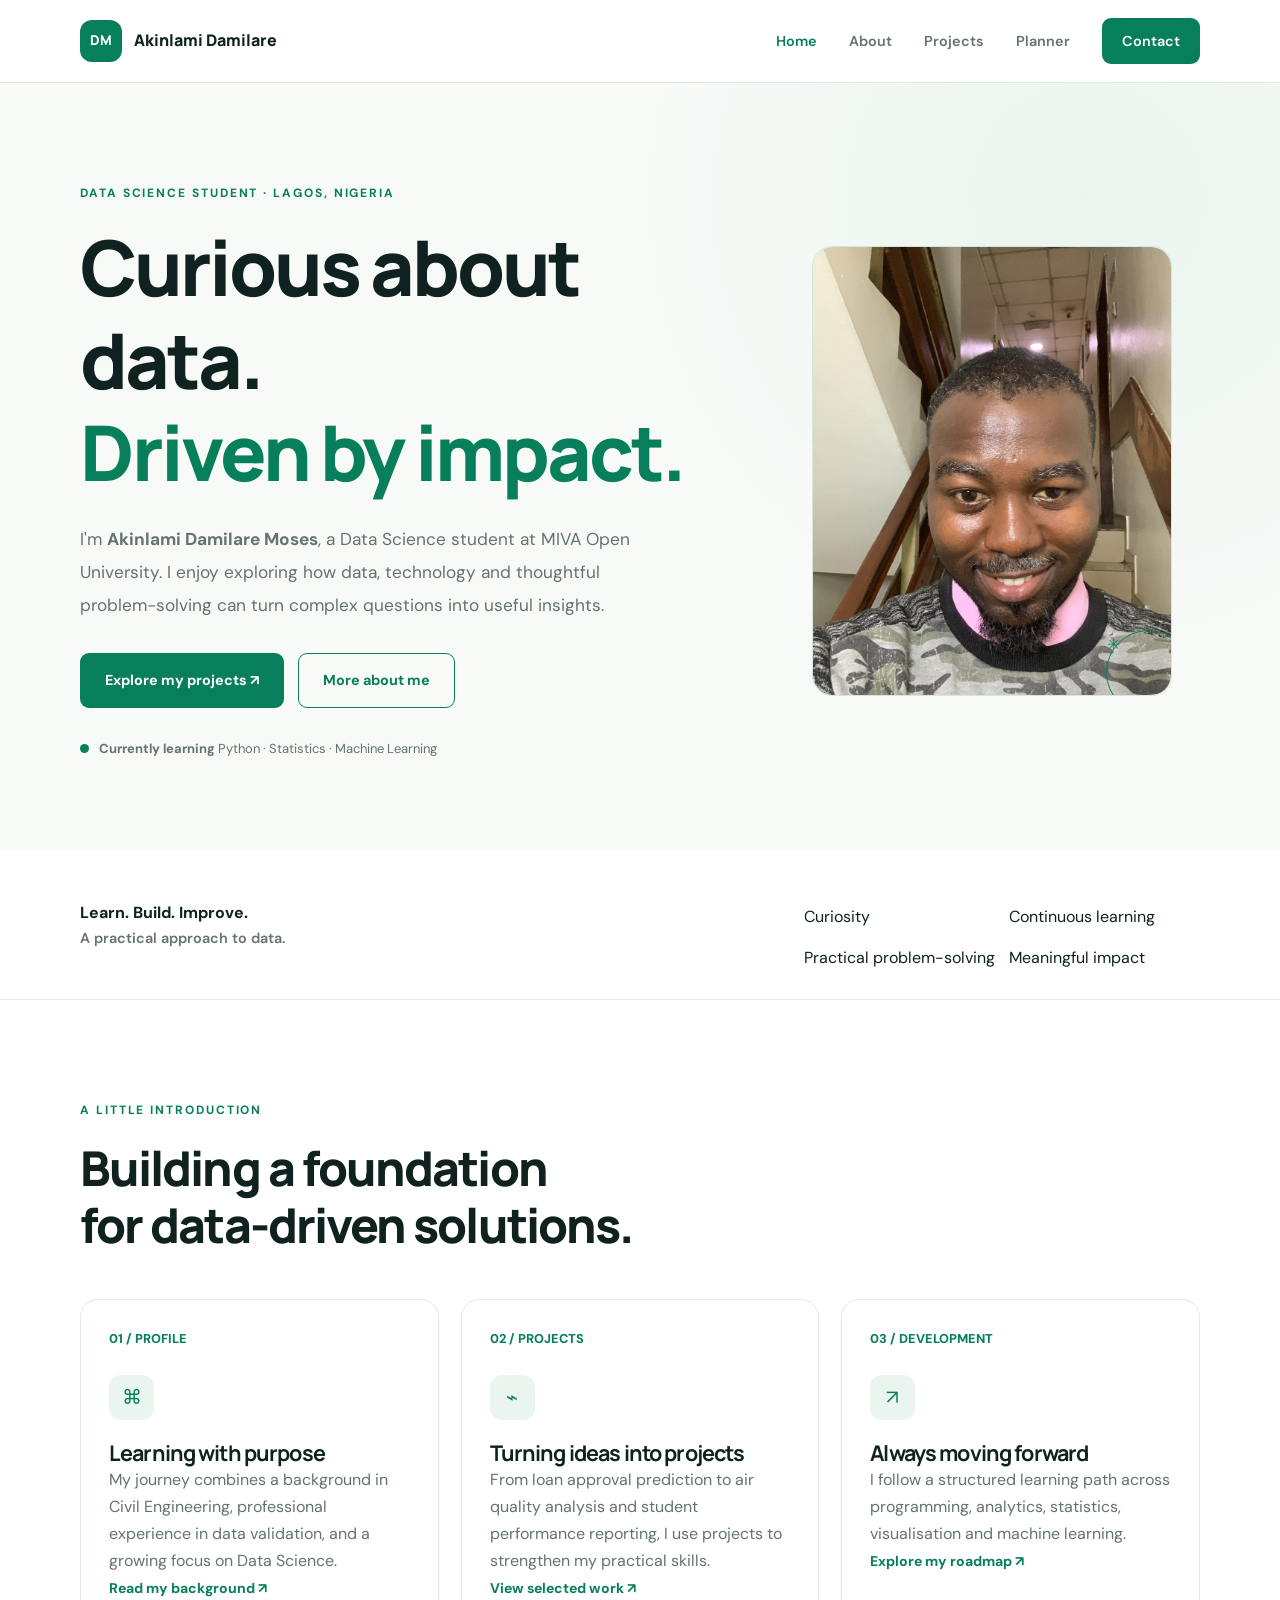
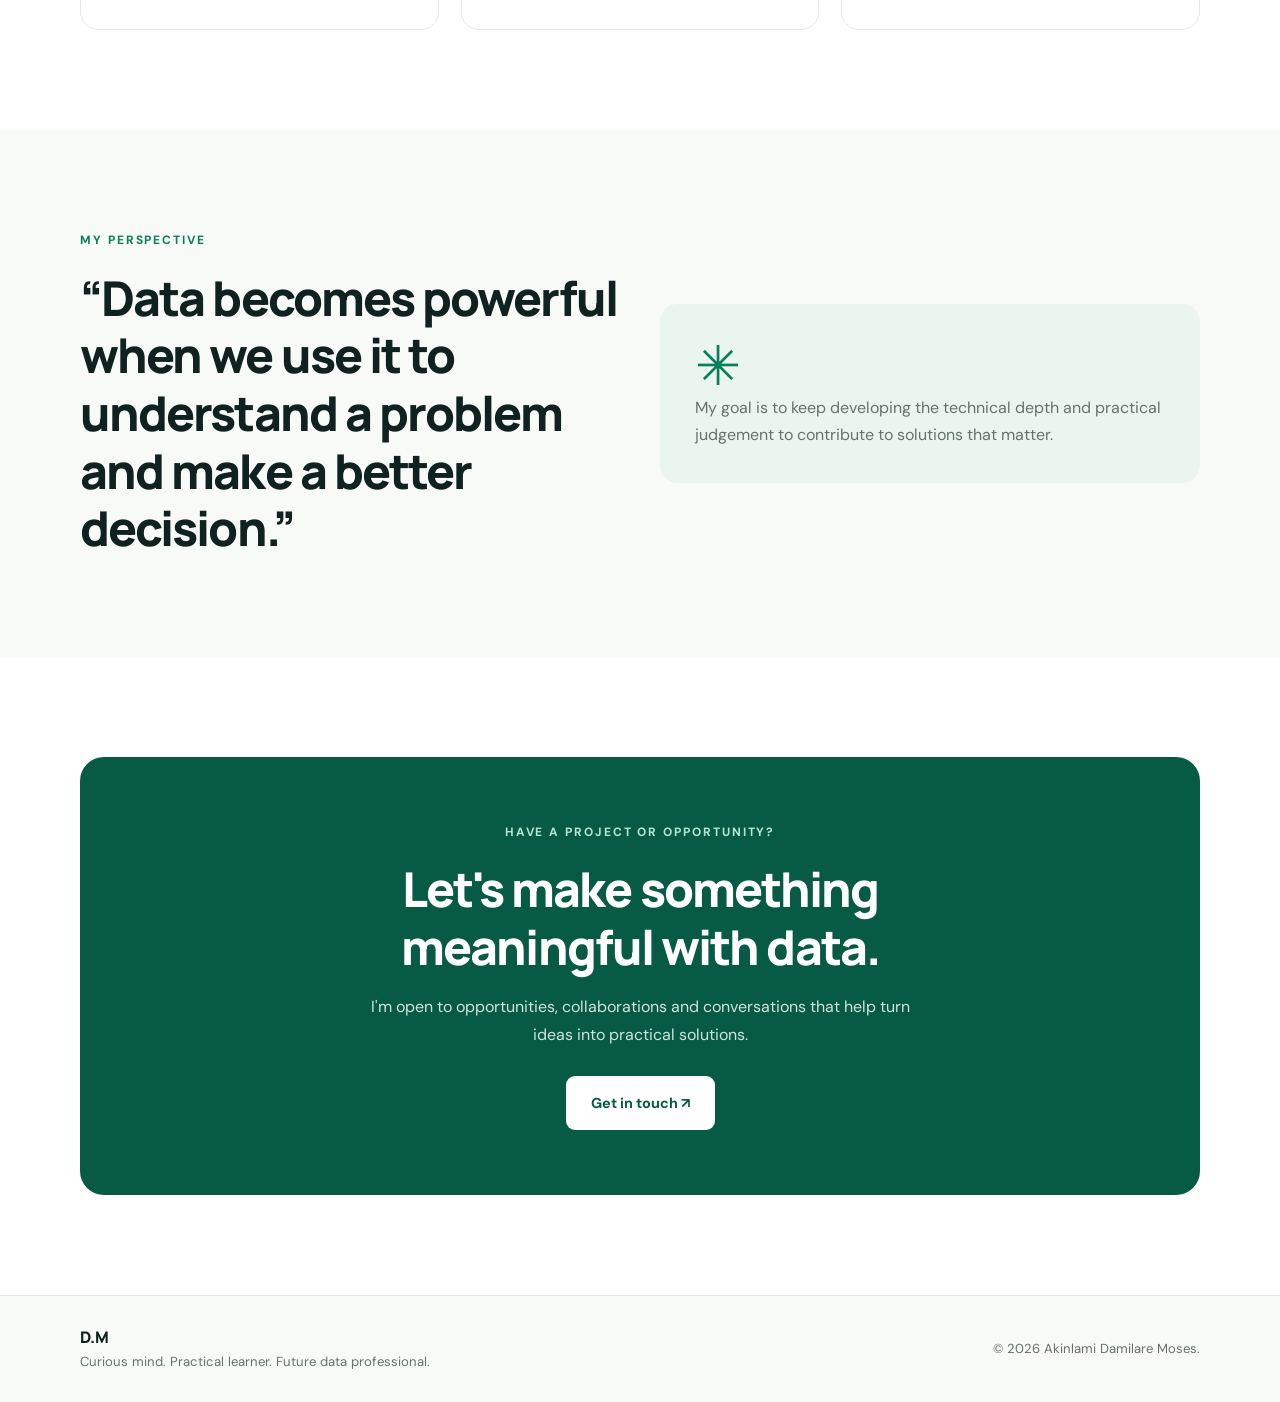
==== commit 0e08524e: "Portfolio" ====
--- a/index.html
+++ b/index.html
@@ -81,14 +81,18 @@
                 </div>
             </div>
 
-            <div class="hero-image">
-                <!-- Replace this placeholder with your own photo -->
-                <div class="photo-placeholder hero-photo">
-                    <span>DM</span>
-                    <p>YOUR PHOTO</p>
-                    <div class="photo-decoration">✳</div>
-                </div>
-            </div>
+            
+<div class="hero-image">
+    <div class="photo-placeholder hero-photo">
+        <img
+            src="images/profile.jpg"
+            alt="Portrait of Akinlami Damilare Moses"
+            class="profile-photo"
+        >
+        <div class="photo-decoration">✳</div>
+    </div>
+</div>
+
 
         </div>
     </section>
--- a/css/style.css
+++ b/css/style.css
@@ -1349,3 +1349,526 @@
         padding: 24px;
     }
 }
+
+
+/* =========================================
+   RESPONSIVE HOMEPAGE & FINAL POLISH
+========================================= */
+
+/* Homepage learning status */
+
+.learning-status {
+    display: flex;
+    align-items: center;
+    gap: 10px;
+    margin-top: 30px;
+    color: var(--muted);
+    font-size: 13px;
+    flex-wrap: wrap;
+}
+
+.status-dot {
+    width: 9px;
+    height: 9px;
+    background: var(--green);
+    border-radius: 50%;
+    flex-shrink: 0;
+}
+
+/* Hero photo */
+
+.hero-photo {
+    position: relative;
+    overflow: visible;
+}
+
+.photo-decoration {
+    position: absolute;
+    width: 85px;
+    height: 85px;
+    right: -20px;
+    bottom: -20px;
+    border: 1px solid var(--green);
+    border-radius: 50%;
+    pointer-events: none;
+}
+
+/* Approach list */
+
+.approach-list {
+    display: grid;
+    grid-template-columns: repeat(2, minmax(0, 1fr));
+    gap: 14px;
+    margin-top: 25px;
+}
+
+.approach-list li {
+    list-style: none;
+    color: var(--muted);
+    font-size: 14px;
+}
+
+/* Homepage introduction cards */
+
+.intro-grid {
+    display: grid;
+    grid-template-columns: repeat(3, minmax(0, 1fr));
+    gap: 22px;
+}
+
+.intro-card {
+    padding: 28px;
+    background: var(--white);
+    border: 1px solid var(--line);
+    border-radius: var(--radius);
+    transition: transform var(--transition),
+                box-shadow var(--transition);
+}
+
+.intro-card:hover {
+    transform: translateY(-5px);
+    box-shadow: var(--shadow);
+}
+
+.intro-icon {
+    display: flex;
+    align-items: center;
+    justify-content: center;
+    width: 45px;
+    height: 45px;
+    margin-bottom: 20px;
+    background: var(--mint);
+    color: var(--green);
+    border-radius: 12px;
+    font-size: 20px;
+}
+
+/* Perspective section */
+
+.perspective-layout {
+    display: grid;
+    grid-template-columns: 1fr 1fr;
+    gap: 40px;
+    align-items: center;
+}
+
+.perspective-note {
+    padding: 35px;
+    background: var(--mint);
+    border-radius: var(--radius);
+}
+
+.perspective-mark {
+    color: var(--green);
+    font-size: 55px;
+    line-height: 1;
+}
+
+/* Footer brand */
+
+.footer-brand {
+    font-family: "Manrope", sans-serif;
+    font-weight: 800;
+    color: var(--ink);
+}
+
+/* =========================================
+   ABOUT PAGE POLISH
+========================================= */
+
+.about-profile-layout {
+    display: grid;
+    grid-template-columns: minmax(250px, .8fr) 1.2fr;
+    gap: 55px;
+    align-items: start;
+}
+
+.about-profile-image {
+    position: relative;
+    min-width: 0;
+}
+
+.about-profile-image .photo-placeholder {
+    width: 100%;
+    min-height: 350px;
+    display: flex;
+    align-items: center;
+    justify-content: center;
+    background: var(--mint);
+    border-radius: var(--radius);
+}
+
+.about-profile-content {
+    min-width: 0;
+}
+
+.profile-details {
+    display: grid;
+    grid-template-columns: repeat(2, minmax(0, 1fr));
+    gap: 20px;
+    margin-top: 30px;
+}
+
+.timeline {
+    position: relative;
+    display: grid;
+    gap: 30px;
+}
+
+.timeline-item {
+    display: grid;
+    grid-template-columns: 140px 1fr;
+    gap: 25px;
+    padding-bottom: 25px;
+    border-bottom: 1px solid var(--line);
+}
+
+.timeline-date,
+.experience-date {
+    color: var(--muted);
+    font-size: 13px;
+}
+
+.timeline-content,
+.experience-card {
+    min-width: 0;
+}
+
+.timeline-role {
+    color: var(--green);
+    font-size: 13px;
+    margin-top: 8px;
+}
+
+.experience-list {
+    display: grid;
+    gap: 20px;
+}
+
+.experience-card {
+    padding: 28px;
+    background: var(--white);
+    border: 1px solid var(--line);
+    border-radius: var(--radius);
+}
+
+.experience-heading {
+    display: flex;
+    justify-content: space-between;
+    align-items: flex-start;
+    gap: 20px;
+}
+
+.experience-index {
+    color: var(--green);
+    font-weight: 700;
+}
+
+.experience-points {
+    padding-left: 20px;
+    margin-top: 18px;
+}
+
+.experience-points li {
+    margin-bottom: 10px;
+    color: var(--muted);
+    line-height: 1.7;
+}
+
+.interest-tags {
+    display: flex;
+    flex-wrap: wrap;
+    gap: 10px;
+}
+
+.interest-tags span {
+    padding: 9px 14px;
+    background: var(--mint);
+    color: var(--green-dark);
+    border-radius: 30px;
+    font-size: 13px;
+}
+
+.language-panel {
+    padding: 25px;
+    background: var(--paper);
+    border: 1px solid var(--line);
+    border-radius: var(--radius);
+}
+
+/* =========================================
+   ACCESSIBILITY & INTERACTION
+========================================= */
+
+button,
+a,
+input,
+textarea {
+    -webkit-tap-highlight-color: transparent;
+}
+
+button,
+a {
+    touch-action: manipulation;
+}
+
+a:focus-visible,
+button:focus-visible,
+input:focus-visible,
+textarea:focus-visible {
+    outline: 3px solid var(--green);
+    outline-offset: 4px;
+}
+
+img {
+    max-width: 100%;
+    height: auto;
+}
+
+input,
+textarea,
+button {
+    font: inherit;
+}
+
+textarea {
+    resize: vertical;
+}
+
+body {
+    overflow-x: hidden;
+}
+
+.container,
+section,
+header,
+footer {
+    min-width: 0;
+}
+
+/* =========================================
+   TABLET RESPONSIVENESS
+========================================= */
+
+@media (max-width: 900px) {
+
+    .intro-grid {
+        grid-template-columns: repeat(2, minmax(0, 1fr));
+    }
+
+    .about-profile-layout {
+        grid-template-columns: 1fr 1.3fr;
+        gap: 30px;
+    }
+
+    .perspective-layout {
+        gap: 25px;
+    }
+
+    .timeline-item {
+        grid-template-columns: 110px 1fr;
+        gap: 18px;
+    }
+
+}
+
+/* =========================================
+   MOBILE NAVIGATION
+========================================= */
+
+@media (max-width: 700px) {
+
+    .header-inner {
+        position: relative;
+    }
+
+    .menu-toggle {
+        display: flex;
+        align-items: center;
+        justify-content: center;
+        min-width: 44px;
+        min-height: 44px;
+        cursor: pointer;
+    }
+
+    .main-nav {
+        display: none;
+        position: absolute;
+        top: calc(100% + 12px);
+        left: 0;
+        right: 0;
+        z-index: 1000;
+        flex-direction: column;
+        align-items: stretch;
+        gap: 0;
+        padding: 12px;
+        background: var(--white);
+        border: 1px solid var(--line);
+        border-radius: 14px;
+        box-shadow: var(--shadow);
+    }
+
+    .main-nav.open {
+        display: flex;
+    }
+
+    .main-nav a {
+        display: block;
+        width: 100%;
+        padding: 14px;
+    }
+
+    /* Hero */
+
+    .hero,
+    .hero-inner {
+        grid-template-columns: 1fr;
+    }
+
+    .hero-photo {
+        max-width: 420px;
+        margin: 25px auto 0;
+    }
+
+    .photo-decoration {
+        right: -8px;
+    }
+
+    /* Layouts */
+
+    .intro-grid,
+    .perspective-layout,
+    .about-profile-layout {
+        grid-template-columns: 1fr;
+    }
+
+    .about-profile-image {
+        max-width: 420px;
+        margin: 0 auto;
+        width: 100%;
+    }
+
+    .about-profile-image .photo-placeholder {
+        min-height: 280px;
+    }
+
+    .profile-details {
+        grid-template-columns: 1fr 1fr;
+    }
+
+    .approach-list {
+        grid-template-columns: 1fr;
+    }
+
+    .timeline-item {
+        grid-template-columns: 1fr;
+        gap: 8px;
+    }
+
+    .experience-heading {
+        flex-wrap: wrap;
+    }
+
+}
+
+/* =========================================
+   SMALL MOBILE SCREENS
+========================================= */
+
+@media (max-width: 480px) {
+
+    .container {
+        width: min(100% - 32px, 1120px);
+    }
+
+    h1 {
+        font-size: clamp(2rem, 10vw, 3rem);
+        line-height: 1.15;
+    }
+
+    h2 {
+        font-size: clamp(1.5rem, 7vw, 2.2rem);
+    }
+
+    .intro-card,
+    .experience-card,
+    .perspective-note {
+        padding: 22px;
+    }
+
+    .profile-details {
+        grid-template-columns: 1fr;
+    }
+
+    .learning-status {
+        font-size: 12px;
+    }
+
+    .interest-tags {
+        gap: 8px;
+    }
+
+    .interest-tags span {
+        font-size: 12px;
+        padding: 8px 11px;
+    }
+
+    .experience-heading {
+        flex-direction: column;
+        gap: 8px;
+    }
+
+    .photo-decoration {
+        width: 55px;
+        height: 55px;
+    }
+
+    button,
+    .btn {
+        max-width: 100%;
+    }
+
+}
+
+/* =========================================
+   REDUCED MOTION
+========================================= */
+
+@media (prefers-reduced-motion: reduce) {
+
+    *,
+    *::before,
+    *::after {
+        scroll-behavior: auto !important;
+        animation-duration: 0.01ms !important;
+        animation-iteration-count: 1 !important;
+        transition-duration: 0.01ms !important;
+    }
+
+}
+
+
+/* Homepage profile photograph */
+
+.hero-photo {
+    position: relative;
+    width: 100%;
+    aspect-ratio: 4 / 5;
+    overflow: hidden;
+    border-radius: 20px;
+    background: var(--mint);
+}
+
+.profile-photo {
+    display: block;
+    width: 100%;
+    height: 100%;
+    object-fit: cover;
+    object-position: center;
+    border-radius: inherit;
+}
+
+.photo-decoration {
+    z-index: 2;
+    pointer-events: none;
+}
